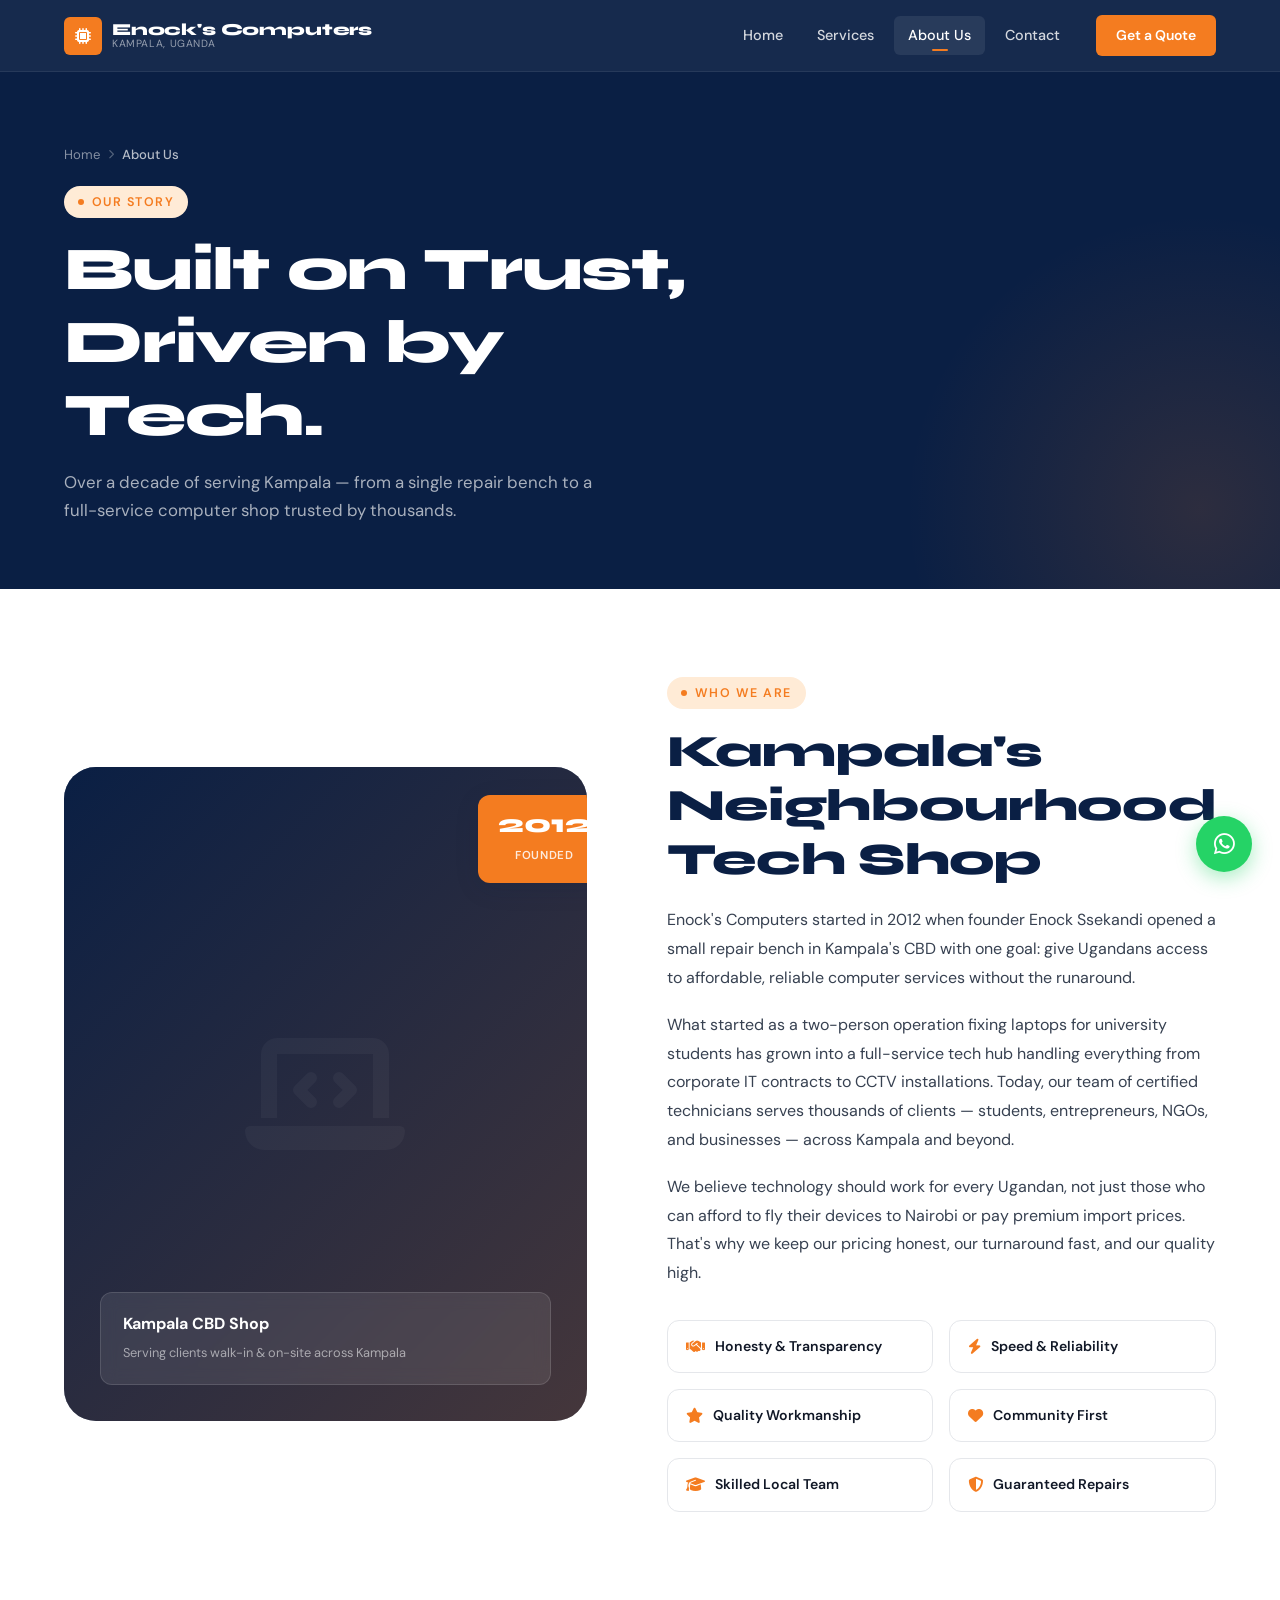
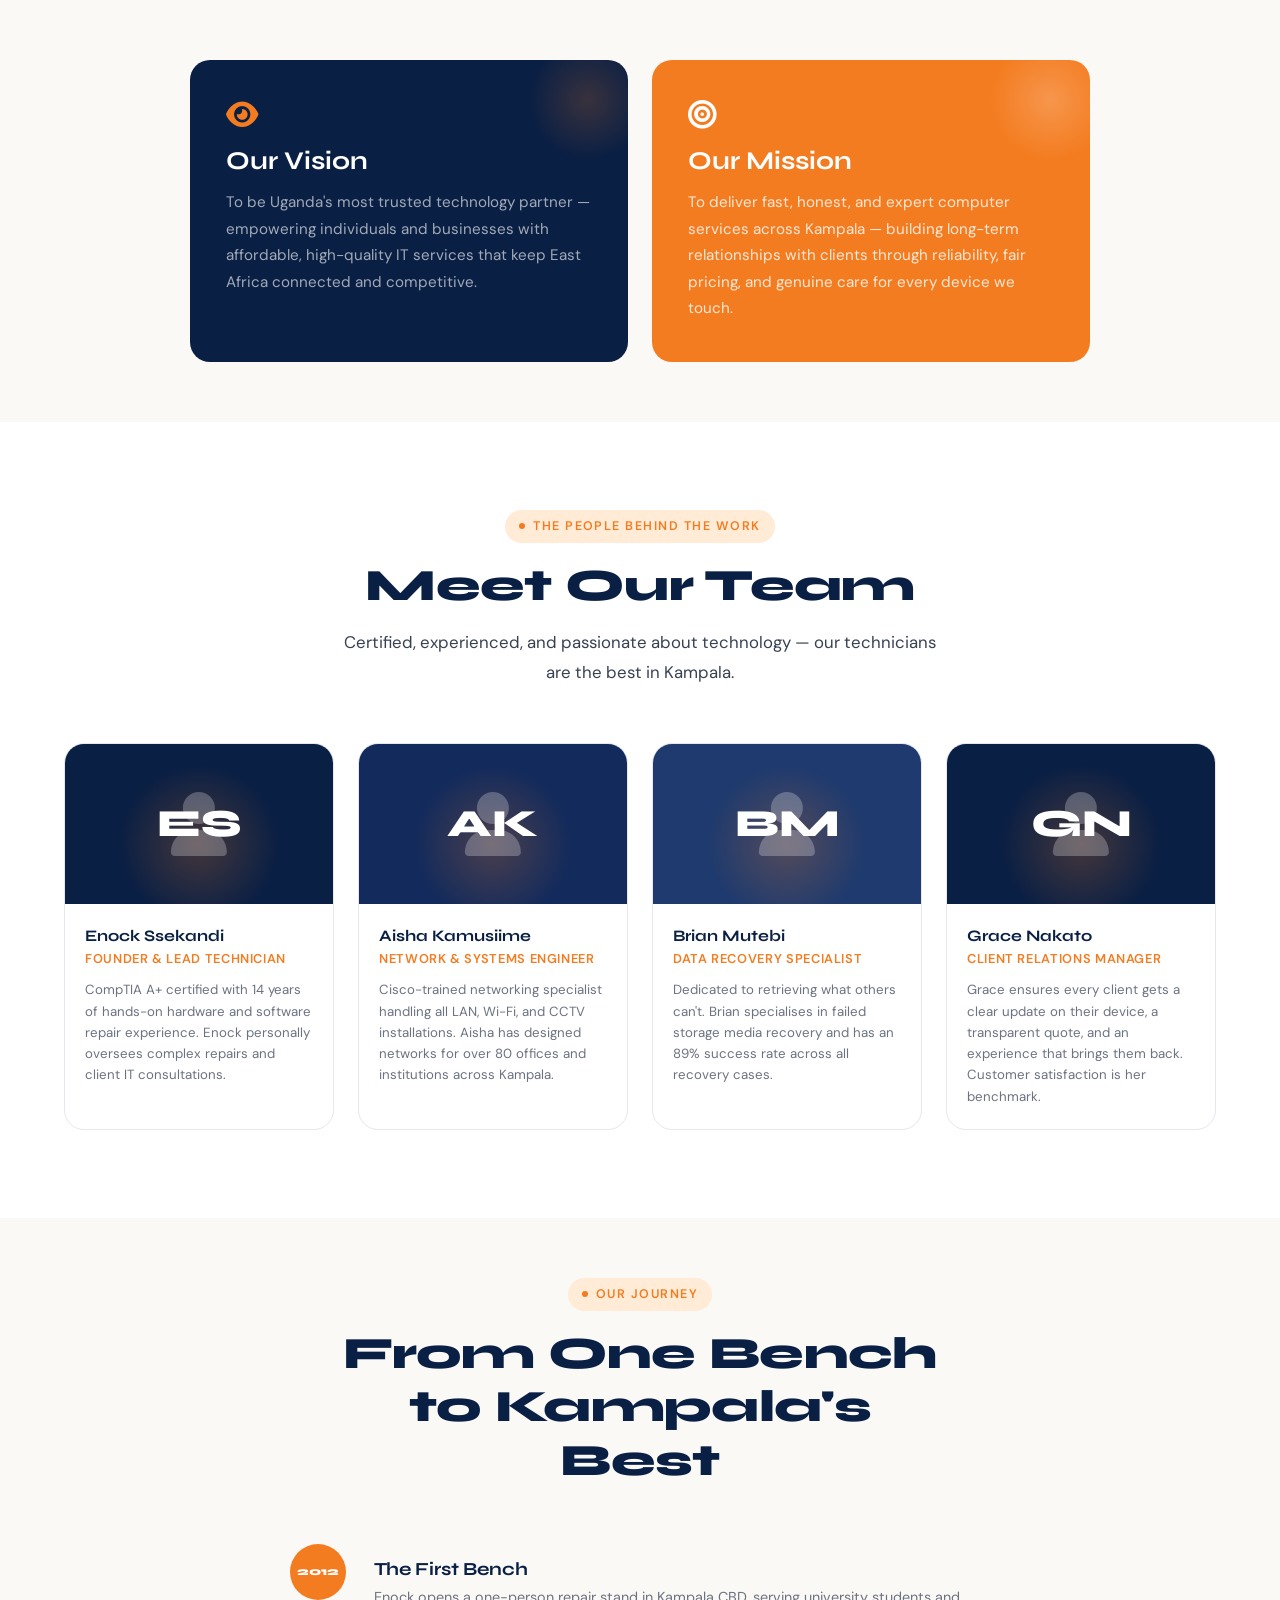
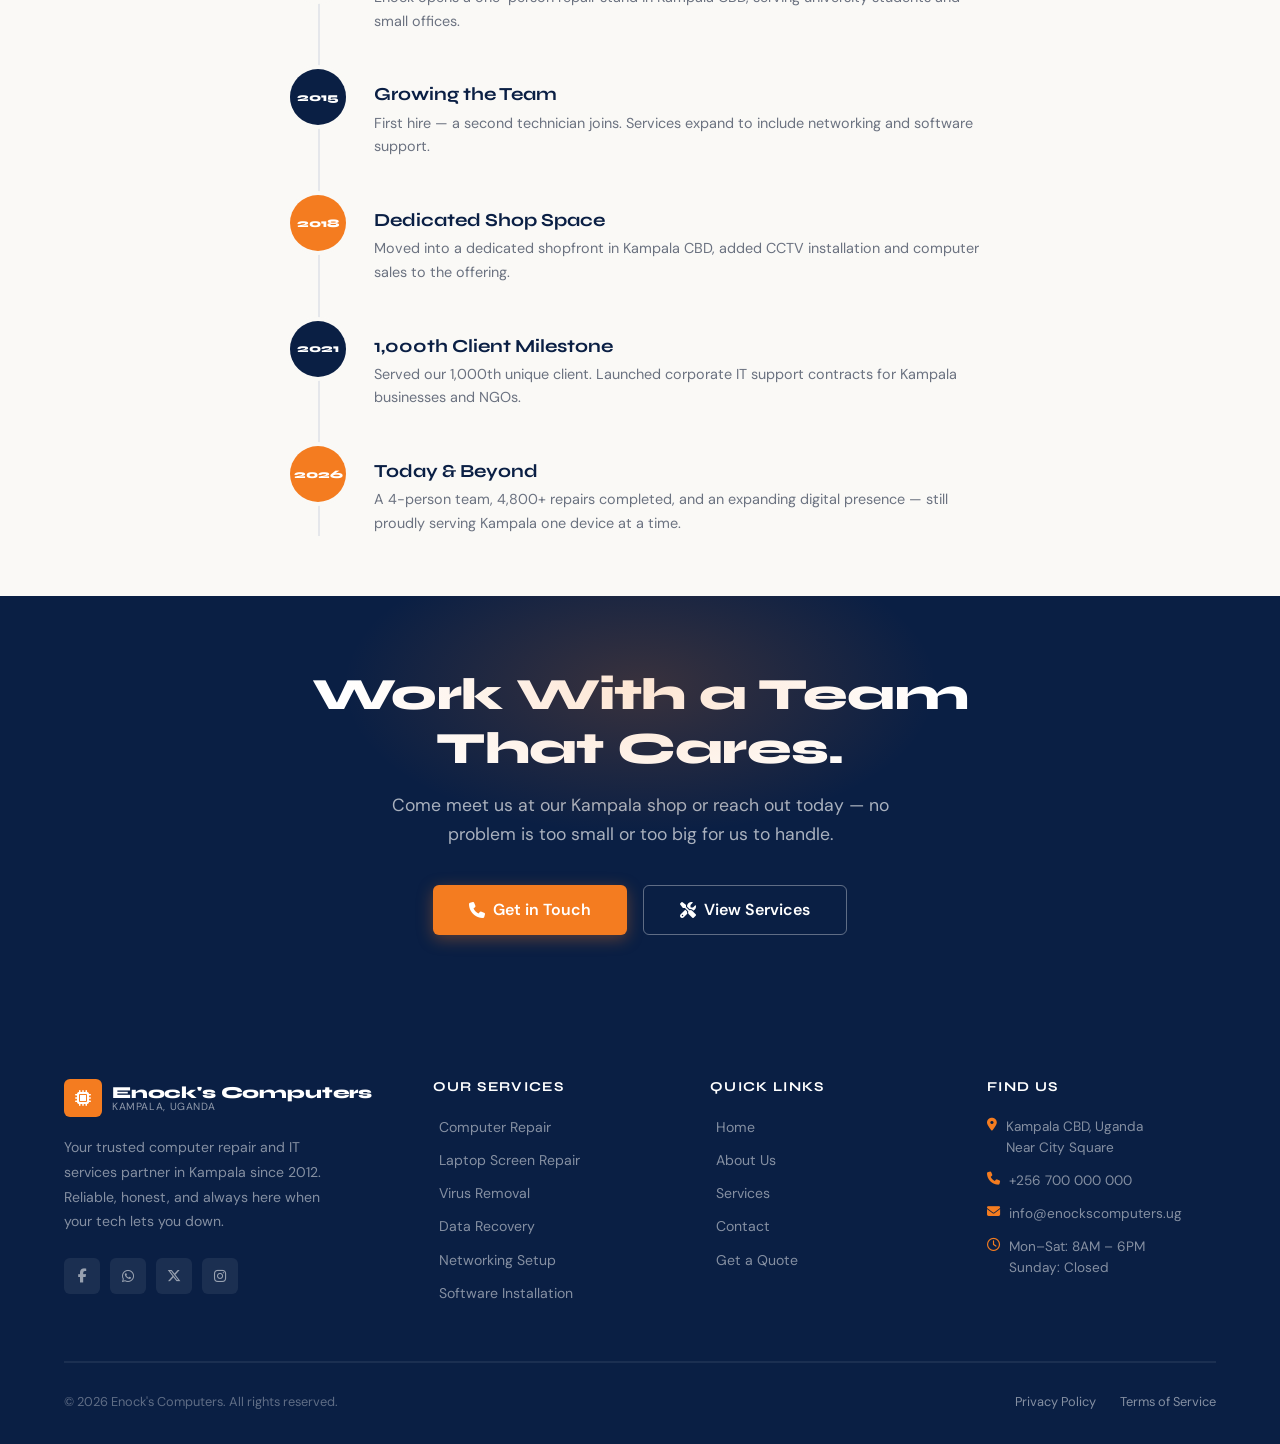
==== about.html @ 53b96592 "Initial commit via Netlify [skip ci]" ====
<!DOCTYPE html>
<html lang="en">
<head>
  <meta charset="UTF-8">
  <meta name="viewport" content="width=device-width, initial-scale=1.0">
  <title>About Us — Enock's Computers Kampala</title>
  <meta name="description" content="Learn the story behind Enock's Computers — Kampala's trusted computer repair shop since 2012, built on honest service and skilled Ugandan technicians.">
  <link rel="stylesheet" href="enocks-style.css">
  <link rel="stylesheet" href="https://cdnjs.cloudflare.com/ajax/libs/font-awesome/6.5.0/css/all.min.css">
</head>
<body class="page-body">

  <!-- HEADER -->
  <header class="site-header" id="site-header">
    <a href="index.html" class="logo">
      <div class="logo-icon"><i class="fa-solid fa-microchip"></i></div>
      <div class="logo-text">
        <span>Enock's Computers</span>
        <span>Kampala, Uganda</span>
      </div>
    </a>
    <nav class="site-nav">
      <a href="index.html">Home</a>
      <a href="services.html">Services</a>
      <a href="about.html" class="active">About Us</a>
      <a href="contact.html">Contact</a>
      <a href="contact.html" class="nav-cta">Get a Quote</a>
    </nav>
    <button class="hamburger" id="hamburger" aria-label="Toggle menu" aria-expanded="false">
      <span></span><span></span><span></span>
    </button>
  </header>
  <nav class="mobile-nav" id="mobile-nav">
    <a href="index.html">Home</a>
    <a href="services.html">Services</a>
    <a href="about.html">About Us</a>
    <a href="contact.html">Contact</a>
    <a href="contact.html" class="nav-cta">Get a Quote</a>
  </nav>

  <!-- PAGE HERO -->
  <section class="page-hero">
    <div class="page-hero-inner">
      <div class="breadcrumb">
        <a href="index.html">Home</a>
        <span><i class="fa-solid fa-chevron-right" style="font-size:0.6rem"></i></span>
        <strong>About Us</strong>
      </div>
      <div class="section-label">Our Story</div>
      <h1>Built on Trust, <br>Driven by Tech.</h1>
      <p>Over a decade of serving Kampala — from a single repair bench to a full-service computer shop trusted by thousands.</p>
    </div>
  </section>

  <!-- OUR STORY -->
  <section class="section" style="background: var(--white);">
    <div class="about-story">
      <!-- Visual block -->
      <div class="story-visual fade-up">
        <div class="story-img-block">
          <i class="bg-icon fa-solid fa-laptop-code"></i>
          <div class="story-badge-float">
            <strong>2012</strong>
            <span>Founded</span>
          </div>
          <div class="story-caption">
            <strong>Kampala CBD Shop</strong>
            <span>Serving clients walk-in &amp; on-site across Kampala</span>
          </div>
        </div>
      </div>

      <!-- Content -->
      <div class="story-content fade-up">
        <div class="section-label">Who We Are</div>
        <h2>Kampala's Neighbourhood Tech Shop</h2>
        <p>Enock's Computers started in 2012 when founder Enock Ssekandi opened a small repair bench in Kampala's CBD with one goal: give Ugandans access to affordable, reliable computer services without the runaround.</p>
        <p>What started as a two-person operation fixing laptops for university students has grown into a full-service tech hub handling everything from corporate IT contracts to CCTV installations. Today, our team of certified technicians serves thousands of clients — students, entrepreneurs, NGOs, and businesses — across Kampala and beyond.</p>
        <p>We believe technology should work for every Ugandan, not just those who can afford to fly their devices to Nairobi or pay premium import prices. That's why we keep our pricing honest, our turnaround fast, and our quality high.</p>
        <div class="values-list">
          <div class="value-pill"><i class="fa-solid fa-handshake"></i><span>Honesty &amp; Transparency</span></div>
          <div class="value-pill"><i class="fa-solid fa-bolt"></i><span>Speed &amp; Reliability</span></div>
          <div class="value-pill"><i class="fa-solid fa-star"></i><span>Quality Workmanship</span></div>
          <div class="value-pill"><i class="fa-solid fa-heart"></i><span>Community First</span></div>
          <div class="value-pill"><i class="fa-solid fa-graduation-cap"></i><span>Skilled Local Team</span></div>
          <div class="value-pill"><i class="fa-solid fa-shield-halved"></i><span>Guaranteed Repairs</span></div>
        </div>
      </div>
    </div>
  </section>

  <!-- MISSION & VISION -->
  <section class="section-sm" style="background: var(--cream);">
    <div style="display: grid; grid-template-columns: 1fr 1fr; gap: 24px; max-width: 900px; margin: 0 auto;">
      <div style="background: var(--navy); border-radius: var(--radius-lg); padding: 40px 36px; position:relative; overflow:hidden;">
        <div style="position:absolute; top:-20px; right:-20px; width:120px; height:120px; background:radial-gradient(circle, rgba(244,124,32,0.2) 0%, transparent 70%);"></div>
        <i class="fa-solid fa-eye" style="color: var(--orange); font-size:1.8rem; margin-bottom:18px; display:block;"></i>
        <h3 style="color: var(--white); margin-bottom:12px;">Our Vision</h3>
        <p style="color: rgba(255,255,255,0.62); font-size:0.95rem; line-height:1.75;">To be Uganda's most trusted technology partner — empowering individuals and businesses with affordable, high-quality IT services that keep East Africa connected and competitive.</p>
      </div>
      <div style="background: var(--orange); border-radius: var(--radius-lg); padding: 40px 36px; position:relative; overflow:hidden;">
        <div style="position:absolute; top:-20px; right:-20px; width:120px; height:120px; background:radial-gradient(circle, rgba(255,255,255,0.2) 0%, transparent 70%);"></div>
        <i class="fa-solid fa-bullseye" style="color: var(--white); font-size:1.8rem; margin-bottom:18px; display:block;"></i>
        <h3 style="color: var(--white); margin-bottom:12px;">Our Mission</h3>
        <p style="color: rgba(255,255,255,0.82); font-size:0.95rem; line-height:1.75;">To deliver fast, honest, and expert computer services across Kampala — building long-term relationships with clients through reliability, fair pricing, and genuine care for every device we touch.</p>
      </div>
    </div>
  </section>

  <!-- TEAM -->
  <section class="section" style="background: var(--white);">
    <div class="section-header centered">
      <div class="section-label">The People Behind the Work</div>
      <h2>Meet Our Team</h2>
      <p>Certified, experienced, and passionate about technology — our technicians are the best in Kampala.</p>
    </div>
    <div class="team-grid">
      <div class="team-card fade-up">
        <div class="team-avatar">
          <i class="fa-solid fa-user"></i>
          <div class="team-initials">ES</div>
        </div>
        <div class="team-info">
          <h4>Enock Ssekandi</h4>
          <span class="role">Founder &amp; Lead Technician</span>
          <p>CompTIA A+ certified with 14 years of hands-on hardware and software repair experience. Enock personally oversees complex repairs and client IT consultations.</p>
        </div>
      </div>
      <div class="team-card fade-up">
        <div class="team-avatar" style="background: #122a5c;">
          <i class="fa-solid fa-user"></i>
          <div class="team-initials">AK</div>
        </div>
        <div class="team-info">
          <h4>Aisha Kamusiime</h4>
          <span class="role">Network &amp; Systems Engineer</span>
          <p>Cisco-trained networking specialist handling all LAN, Wi-Fi, and CCTV installations. Aisha has designed networks for over 80 offices and institutions across Kampala.</p>
        </div>
      </div>
      <div class="team-card fade-up">
        <div class="team-avatar" style="background: #1e3a6e;">
          <i class="fa-solid fa-user"></i>
          <div class="team-initials">BM</div>
        </div>
        <div class="team-info">
          <h4>Brian Mutebi</h4>
          <span class="role">Data Recovery Specialist</span>
          <p>Dedicated to retrieving what others can't. Brian specialises in failed storage media recovery and has an 89% success rate across all recovery cases.</p>
        </div>
      </div>
      <div class="team-card fade-up">
        <div class="team-avatar" style="background: #0a1f44;">
          <i class="fa-solid fa-user"></i>
          <div class="team-initials">GN</div>
        </div>
        <div class="team-info">
          <h4>Grace Nakato</h4>
          <span class="role">Client Relations Manager</span>
          <p>Grace ensures every client gets a clear update on their device, a transparent quote, and an experience that brings them back. Customer satisfaction is her benchmark.</p>
        </div>
      </div>
    </div>
  </section>

  <!-- MILESTONES TIMELINE -->
  <section class="section-sm" style="background: var(--cream);">
    <div class="section-header centered">
      <div class="section-label">Our Journey</div>
      <h2>From One Bench to Kampala's Best</h2>
    </div>
    <div style="max-width: 700px; margin: 48px auto 0; position:relative;">
      <div style="position:absolute; left: 28px; top: 0; bottom: 0; width: 2px; background: var(--border);"></div>
      <div style="display:flex; flex-direction:column; gap: 0;">

        <div style="display:flex; gap: 28px; align-items:flex-start; padding-bottom: 36px; position:relative;">
          <div style="width:56px; height:56px; background:var(--orange); border-radius:50%; display:grid; place-items:center; flex-shrink:0; position:relative; z-index:1; box-shadow: 0 0 0 4px var(--cream);">
            <span style="font-family:var(--font-head); font-size:0.72rem; font-weight:800; color:white;">2012</span>
          </div>
          <div style="padding-top:14px;">
            <h4 style="margin-bottom:6px;">The First Bench</h4>
            <p style="font-size:0.9rem; color:var(--ink-soft);">Enock opens a one-person repair stand in Kampala CBD, serving university students and small offices.</p>
          </div>
        </div>

        <div style="display:flex; gap: 28px; align-items:flex-start; padding-bottom: 36px; position:relative;">
          <div style="width:56px; height:56px; background:var(--navy); border-radius:50%; display:grid; place-items:center; flex-shrink:0; position:relative; z-index:1; box-shadow: 0 0 0 4px var(--cream);">
            <span style="font-family:var(--font-head); font-size:0.72rem; font-weight:800; color:white;">2015</span>
          </div>
          <div style="padding-top:14px;">
            <h4 style="margin-bottom:6px;">Growing the Team</h4>
            <p style="font-size:0.9rem; color:var(--ink-soft);">First hire — a second technician joins. Services expand to include networking and software support.</p>
          </div>
        </div>

        <div style="display:flex; gap: 28px; align-items:flex-start; padding-bottom: 36px; position:relative;">
          <div style="width:56px; height:56px; background:var(--orange); border-radius:50%; display:grid; place-items:center; flex-shrink:0; position:relative; z-index:1; box-shadow: 0 0 0 4px var(--cream);">
            <span style="font-family:var(--font-head); font-size:0.72rem; font-weight:800; color:white;">2018</span>
          </div>
          <div style="padding-top:14px;">
            <h4 style="margin-bottom:6px;">Dedicated Shop Space</h4>
            <p style="font-size:0.9rem; color:var(--ink-soft);">Moved into a dedicated shopfront in Kampala CBD, added CCTV installation and computer sales to the offering.</p>
          </div>
        </div>

        <div style="display:flex; gap: 28px; align-items:flex-start; padding-bottom: 36px; position:relative;">
          <div style="width:56px; height:56px; background:var(--navy); border-radius:50%; display:grid; place-items:center; flex-shrink:0; position:relative; z-index:1; box-shadow: 0 0 0 4px var(--cream);">
            <span style="font-family:var(--font-head); font-size:0.72rem; font-weight:800; color:white;">2021</span>
          </div>
          <div style="padding-top:14px;">
            <h4 style="margin-bottom:6px;">1,000th Client Milestone</h4>
            <p style="font-size:0.9rem; color:var(--ink-soft);">Served our 1,000th unique client. Launched corporate IT support contracts for Kampala businesses and NGOs.</p>
          </div>
        </div>

        <div style="display:flex; gap: 28px; align-items:flex-start; position:relative;">
          <div style="width:56px; height:56px; background:var(--orange); border-radius:50%; display:grid; place-items:center; flex-shrink:0; position:relative; z-index:1; box-shadow: 0 0 0 4px var(--cream);">
            <span style="font-family:var(--font-head); font-size:0.72rem; font-weight:800; color:white;">2026</span>
          </div>
          <div style="padding-top:14px;">
            <h4 style="margin-bottom:6px;">Today &amp; Beyond</h4>
            <p style="font-size:0.9rem; color:var(--ink-soft);">A 4-person team, 4,800+ repairs completed, and an expanding digital presence — still proudly serving Kampala one device at a time.</p>
          </div>
        </div>

      </div>
    </div>
  </section>

  <!-- CTA BANNER -->
  <section class="cta-banner">
    <h2>Work With a Team <br>That Cares.</h2>
    <p>Come meet us at our Kampala shop or reach out today — no problem is too small or too big for us to handle.</p>
    <div class="cta-actions">
      <a href="contact.html" class="btn btn-primary btn-lg">
        <i class="fa-solid fa-phone"></i> Get in Touch
      </a>
      <a href="services.html" class="btn btn-outline-white btn-lg">
        <i class="fa-solid fa-screwdriver-wrench"></i> View Services
      </a>
    </div>
  </section>

  <!-- FOOTER -->
  <footer class="site-footer">
    <div class="footer-grid">
      <div class="footer-brand">
        <a href="index.html" class="logo">
          <div class="logo-icon"><i class="fa-solid fa-microchip"></i></div>
          <div class="logo-text">
            <span>Enock's Computers</span>
            <span>Kampala, Uganda</span>
          </div>
        </a>
        <p>Your trusted computer repair and IT services partner in Kampala since 2012. Reliable, honest, and always here when your tech lets you down.</p>
        <div class="social-links">
          <a href="#" class="social-link" aria-label="Facebook"><i class="fa-brands fa-facebook-f"></i></a>
          <a href="#" class="social-link" aria-label="WhatsApp"><i class="fa-brands fa-whatsapp"></i></a>
          <a href="#" class="social-link" aria-label="Twitter/X"><i class="fa-brands fa-x-twitter"></i></a>
          <a href="#" class="social-link" aria-label="Instagram"><i class="fa-brands fa-instagram"></i></a>
        </div>
      </div>
      <div class="footer-col">
        <h5>Our Services</h5>
        <div class="footer-links">
          <a href="services.html">Computer Repair</a>
          <a href="services.html">Laptop Screen Repair</a>
          <a href="services.html">Virus Removal</a>
          <a href="services.html">Data Recovery</a>
          <a href="services.html">Networking Setup</a>
          <a href="services.html">Software Installation</a>
        </div>
      </div>
      <div class="footer-col">
        <h5>Quick Links</h5>
        <div class="footer-links">
          <a href="index.html">Home</a>
          <a href="about.html">About Us</a>
          <a href="services.html">Services</a>
          <a href="contact.html">Contact</a>
          <a href="contact.html">Get a Quote</a>
        </div>
      </div>
      <div class="footer-col footer-contact">
        <h5>Find Us</h5>
        <p><i class="fa-solid fa-location-dot"></i> Kampala CBD, Uganda<br>Near City Square</p>
        <a href="tel:+256700000000"><i class="fa-solid fa-phone"></i> +256 700 000 000</a>
        <a href="mailto:info@enockscomputers.ug"><i class="fa-solid fa-envelope"></i> info@enockscomputers.ug</a>
        <p><i class="fa-regular fa-clock"></i> Mon–Sat: 8AM – 6PM<br>Sunday: Closed</p>
      </div>
    </div>
    <hr class="divider" style="border-color: rgba(255,255,255,0.07);">
    <div class="footer-bottom">
      <p>&copy; 2026 Enock's Computers. All rights reserved.</p>
      <div class="footer-bottom-links">
        <a href="#">Privacy Policy</a>
        <a href="#">Terms of Service</a>
      </div>
    </div>
  </footer>

  <a href="https://wa.me/256700000000" class="whatsapp-float" target="_blank" rel="noopener" aria-label="Chat on WhatsApp">
    <i class="fa-brands fa-whatsapp"></i>
  </a>

  <script>
    const header = document.getElementById('site-header');
    window.addEventListener('scroll', () => header.classList.toggle('scrolled', window.scrollY > 40));
    const hamburger = document.getElementById('hamburger');
    const mobileNav = document.getElementById('mobile-nav');
    hamburger.addEventListener('click', () => {
      const open = hamburger.classList.toggle('open');
      mobileNav.classList.toggle('open', open);
      hamburger.setAttribute('aria-expanded', String(open));
    });
    mobileNav.querySelectorAll('a').forEach(a => a.addEventListener('click', () => {
      hamburger.classList.remove('open');
      mobileNav.classList.remove('open');
      hamburger.setAttribute('aria-expanded', 'false');
    }));
    const observer = new IntersectionObserver(entries => entries.forEach(e => { if (e.isIntersecting) e.target.classList.add('visible'); }), { threshold: 0.1 });
    document.querySelectorAll('.fade-up').forEach(el => observer.observe(el));
  </script>
</body>
</html>
---- enocks-style.css ----
/* ================================================
   ENOCK'S COMPUTERS — Shared Stylesheet
   Kampala, Uganda | Your Trusted Tech Partner
   Fonts: Syne (headings) + DM Sans (body)
   ================================================ */

@import url('https://fonts.googleapis.com/css2?family=Syne:wght@400;600;700;800&family=DM+Sans:ital,opsz,wght@0,9..40,300;0,9..40,400;0,9..40,500;0,9..40,600;1,9..40,400&display=swap');

/* ==================== TOKENS ==================== */
:root {
  --navy:      #0a1f44;
  --navy-mid:  #122a5c;
  --navy-light:#1e3a6e;
  --orange:    #f47c20;
  --orange-dk: #d96a12;
  --orange-lt: #ffebd6;
  --cream:     #faf9f6;
  --white:     #ffffff;
  --ink:       #111827;
  --ink-mid:   #374151;
  --ink-soft:  #6b7280;
  --ink-faint: #d1d5db;
  --border:    #e5e7eb;
  --card:      #ffffff;
  --shadow-sm: 0 2px 8px rgba(10,31,68,0.07);
  --shadow-md: 0 6px 24px rgba(10,31,68,0.12);
  --shadow-lg: 0 16px 48px rgba(10,31,68,0.18);
  --radius-sm: 6px;
  --radius:    12px;
  --radius-lg: 20px;
  --radius-xl: 32px;
  --transition: 0.28s cubic-bezier(0.4,0,0.2,1);
  --font-head: 'Syne', sans-serif;
  --font-body: 'DM Sans', sans-serif;
  --nav-h:     72px;
}

/* ==================== RESET ==================== */
*, *::before, *::after { box-sizing: border-box; margin: 0; padding: 0; }
html { scroll-behavior: smooth; font-size: 16px; }

body {
  font-family: var(--font-body);
  color: var(--ink);
  background: var(--cream);
  line-height: 1.65;
  -webkit-font-smoothing: antialiased;
  overflow-x: hidden;
}

img { max-width: 100%; height: auto; display: block; }
a { color: inherit; text-decoration: none; }
ul, ol { list-style: none; }
button { cursor: pointer; border: none; background: none; font-family: var(--font-body); }

/* ==================== TYPOGRAPHY ==================== */
h1, h2, h3, h4, h5 {
  font-family: var(--font-head);
  line-height: 1.2;
  color: var(--navy);
  font-weight: 800;
}
h1 { font-size: clamp(2.2rem, 5vw, 3.8rem); letter-spacing: -0.02em; }
h2 { font-size: clamp(1.8rem, 3.5vw, 2.8rem); letter-spacing: -0.015em; }
h3 { font-size: clamp(1.25rem, 2.5vw, 1.6rem); font-weight: 700; }
h4 { font-size: 1.15rem; font-weight: 700; }
p  { color: var(--ink-mid); }

.section-label {
  display: inline-flex;
  align-items: center;
  gap: 8px;
  font-size: 0.78rem;
  font-weight: 600;
  letter-spacing: 0.12em;
  text-transform: uppercase;
  color: var(--orange);
  background: var(--orange-lt);
  padding: 6px 14px;
  border-radius: 100px;
  margin-bottom: 16px;
}
.section-label::before {
  content: '';
  width: 6px;
  height: 6px;
  border-radius: 50%;
  background: var(--orange);
}

/* ==================== HEADER / NAV ==================== */
.site-header {
  position: fixed;
  top: 0; left: 0; right: 0;
  z-index: 999;
  height: var(--nav-h);
  background: rgba(10,31,68,0.95);
  backdrop-filter: blur(12px);
  -webkit-backdrop-filter: blur(12px);
  border-bottom: 1px solid rgba(255,255,255,0.07);
  display: flex;
  align-items: center;
  padding: 0 5%;
  justify-content: space-between;
  transition: background var(--transition), box-shadow var(--transition);
}
.site-header.scrolled {
  background: rgba(10,31,68,0.98);
  box-shadow: var(--shadow-md);
}

.logo {
  display: flex;
  align-items: center;
  gap: 10px;
  flex-shrink: 0;
}
.logo-icon {
  width: 38px;
  height: 38px;
  background: var(--orange);
  border-radius: var(--radius-sm);
  display: grid;
  place-items: center;
  flex-shrink: 0;
}
.logo-icon i { color: var(--white); font-size: 1rem; }
.logo-text { display: flex; flex-direction: column; line-height: 1; }
.logo-text span:first-child {
  font-family: var(--font-head);
  font-size: 1.05rem;
  font-weight: 800;
  color: var(--white);
  letter-spacing: -0.01em;
}
.logo-text span:last-child {
  font-size: 0.65rem;
  font-weight: 400;
  color: rgba(255,255,255,0.55);
  letter-spacing: 0.06em;
  text-transform: uppercase;
}

.site-nav {
  display: flex;
  align-items: center;
  gap: 6px;
}
.site-nav a {
  color: rgba(255,255,255,0.82);
  font-size: 0.9rem;
  font-weight: 500;
  padding: 8px 14px;
  border-radius: var(--radius-sm);
  transition: color var(--transition), background var(--transition);
  position: relative;
}
.site-nav a:hover,
.site-nav a.active {
  color: var(--white);
  background: rgba(255,255,255,0.08);
}
.site-nav a.active::after {
  content: '';
  position: absolute;
  bottom: 4px; left: 50%;
  transform: translateX(-50%);
  width: 16px; height: 2px;
  border-radius: 1px;
  background: var(--orange);
}
.nav-cta {
  margin-left: 16px;
  background: var(--orange) !important;
  color: var(--white) !important;
  padding: 9px 20px !important;
  border-radius: var(--radius-sm) !important;
  font-weight: 600 !important;
  font-size: 0.875rem !important;
  transition: background var(--transition), transform var(--transition) !important;
}
.nav-cta:hover {
  background: var(--orange-dk) !important;
  transform: translateY(-1px);
}

/* Hamburger */
.hamburger {
  display: none;
  flex-direction: column;
  gap: 5px;
  padding: 8px;
  border-radius: var(--radius-sm);
  transition: background var(--transition);
}
.hamburger:hover { background: rgba(255,255,255,0.08); }
.hamburger span {
  display: block;
  width: 22px;
  height: 2px;
  background: var(--white);
  border-radius: 1px;
  transition: transform 0.3s, opacity 0.3s;
}
.hamburger.open span:nth-child(1) { transform: translateY(7px) rotate(45deg); }
.hamburger.open span:nth-child(2) { opacity: 0; }
.hamburger.open span:nth-child(3) { transform: translateY(-7px) rotate(-45deg); }

/* Mobile nav overlay */
.mobile-nav {
  display: none;
  position: fixed;
  top: var(--nav-h); left: 0; right: 0;
  background: var(--navy);
  border-top: 1px solid rgba(255,255,255,0.08);
  padding: 20px 5% 28px;
  z-index: 998;
  flex-direction: column;
  gap: 4px;
  box-shadow: var(--shadow-lg);
}
.mobile-nav.open { display: flex; }
.mobile-nav a {
  color: rgba(255,255,255,0.85);
  font-size: 1rem;
  font-weight: 500;
  padding: 12px 16px;
  border-radius: var(--radius-sm);
  transition: background var(--transition), color var(--transition);
}
.mobile-nav a:hover { background: rgba(255,255,255,0.07); color: var(--white); }
.mobile-nav .nav-cta {
  margin-top: 8px;
  background: var(--orange) !important;
  color: var(--white) !important;
  text-align: center;
}

/* ==================== PAGE OFFSET ==================== */
.page-body { padding-top: var(--nav-h); }

/* ==================== HERO (index) ==================== */
.hero {
  min-height: calc(100vh - var(--nav-h));
  background: var(--navy);
  position: relative;
  overflow: hidden;
  display: grid;
  grid-template-columns: 1fr 1fr;
  align-items: center;
  padding: 80px 5% 60px;
  gap: 48px;
}

/* Geometric background */
.hero::before {
  content: '';
  position: absolute;
  top: -100px; right: -100px;
  width: 600px; height: 600px;
  background: radial-gradient(circle at center, rgba(244,124,32,0.18) 0%, transparent 70%);
  pointer-events: none;
}
.hero::after {
  content: '';
  position: absolute;
  bottom: -80px; left: 20%;
  width: 400px; height: 400px;
  background: radial-gradient(circle at center, rgba(30,58,110,0.8) 0%, transparent 70%);
  pointer-events: none;
}

.hero-content { position: relative; z-index: 2; max-width: 600px; }

.hero-badge {
  display: inline-flex;
  align-items: center;
  gap: 8px;
  background: rgba(244,124,32,0.15);
  border: 1px solid rgba(244,124,32,0.3);
  color: #ffb37e;
  font-size: 0.8rem;
  font-weight: 600;
  letter-spacing: 0.08em;
  text-transform: uppercase;
  padding: 7px 16px;
  border-radius: 100px;
  margin-bottom: 28px;
}
.hero-badge i { font-size: 0.7rem; color: var(--orange); }

.hero-content h1 {
  color: var(--white);
  margin-bottom: 22px;
}
.hero-content h1 span {
  color: var(--orange);
  display: block;
}
.hero-content p {
  color: rgba(255,255,255,0.7);
  font-size: 1.1rem;
  line-height: 1.7;
  margin-bottom: 36px;
  max-width: 480px;
}

.hero-actions {
  display: flex;
  gap: 14px;
  flex-wrap: wrap;
  margin-bottom: 48px;
}

.hero-stats {
  display: flex;
  gap: 32px;
  flex-wrap: wrap;
  padding-top: 36px;
  border-top: 1px solid rgba(255,255,255,0.1);
}
.hero-stat {}
.hero-stat strong {
  display: block;
  font-family: var(--font-head);
  font-size: 1.9rem;
  font-weight: 800;
  color: var(--white);
  line-height: 1;
  margin-bottom: 4px;
}
.hero-stat strong span { color: var(--orange); }
.hero-stat small {
  font-size: 0.78rem;
  color: rgba(255,255,255,0.5);
  text-transform: uppercase;
  letter-spacing: 0.06em;
  font-weight: 500;
}

/* Hero visual */
.hero-visual {
  position: relative;
  z-index: 2;
  display: flex;
  justify-content: flex-end;
  align-items: center;
}
.hero-card-stack {
  position: relative;
  width: 100%;
  max-width: 440px;
  aspect-ratio: 4/3;
}
.tech-card {
  position: absolute;
  background: rgba(255,255,255,0.06);
  border: 1px solid rgba(255,255,255,0.12);
  border-radius: var(--radius-lg);
  backdrop-filter: blur(8px);
  padding: 24px;
  transition: transform var(--transition);
}
.tech-card:hover { transform: translateY(-4px); }
.tech-card-main {
  top: 0; left: 0;
  width: 75%; padding: 28px;
  background: rgba(255,255,255,0.08);
}
.tech-card-side {
  top: 20px; right: 0;
  width: 52%;
  padding: 20px;
}
.tech-card-bottom {
  bottom: 0; left: 15%;
  width: 68%;
  padding: 18px 22px;
  background: rgba(244,124,32,0.15);
  border-color: rgba(244,124,32,0.25);
}
.tc-icon {
  width: 40px; height: 40px;
  background: var(--orange);
  border-radius: 10px;
  display: grid;
  place-items: center;
  margin-bottom: 14px;
}
.tc-icon i { color: white; font-size: 1rem; }
.tc-label {
  font-size: 0.72rem;
  text-transform: uppercase;
  letter-spacing: 0.08em;
  color: rgba(255,255,255,0.45);
  font-weight: 600;
  margin-bottom: 6px;
}
.tc-value {
  font-family: var(--font-head);
  font-size: 1.1rem;
  font-weight: 700;
  color: var(--white);
}
.tc-tag {
  display: inline-block;
  background: rgba(244,124,32,0.25);
  color: #ffb37e;
  font-size: 0.7rem;
  font-weight: 600;
  letter-spacing: 0.06em;
  text-transform: uppercase;
  padding: 3px 10px;
  border-radius: 100px;
  margin-top: 8px;
}
.tc-row {
  display: flex;
  align-items: center;
  gap: 10px;
}
.tc-dot {
  width: 8px; height: 8px;
  border-radius: 50%;
  background: #4ade80;
  box-shadow: 0 0 8px #4ade80;
  flex-shrink: 0;
}
.tc-row .tc-value { font-size: 0.9rem; }

/* ==================== BUTTONS ==================== */
.btn {
  display: inline-flex;
  align-items: center;
  gap: 8px;
  font-family: var(--font-body);
  font-weight: 600;
  font-size: 0.9rem;
  padding: 13px 26px;
  border-radius: var(--radius-sm);
  transition: background var(--transition), transform var(--transition), box-shadow var(--transition), color var(--transition);
  cursor: pointer;
  line-height: 1;
}
.btn-primary {
  background: var(--orange);
  color: var(--white);
  box-shadow: 0 4px 16px rgba(244,124,32,0.35);
}
.btn-primary:hover {
  background: var(--orange-dk);
  transform: translateY(-2px);
  box-shadow: 0 8px 24px rgba(244,124,32,0.4);
}
.btn-outline-white {
  background: transparent;
  color: var(--white);
  border: 1.5px solid rgba(255,255,255,0.35);
}
.btn-outline-white:hover {
  background: rgba(255,255,255,0.08);
  border-color: rgba(255,255,255,0.55);
  transform: translateY(-2px);
}
.btn-outline {
  background: transparent;
  color: var(--navy);
  border: 1.5px solid var(--navy);
}
.btn-outline:hover {
  background: var(--navy);
  color: var(--white);
  transform: translateY(-2px);
}
.btn-sm { padding: 9px 18px; font-size: 0.82rem; }
.btn-lg { padding: 16px 36px; font-size: 1rem; }

/* ==================== SECTION WRAPPER ==================== */
.section {
  padding: 88px 5%;
}
.section-sm { padding: 60px 5%; }
.section-header {
  max-width: 580px;
}
.section-header.centered {
  text-align: center;
  margin: 0 auto 56px;
  max-width: 620px;
}
.section-header h2 { margin-bottom: 16px; }
.section-header p { font-size: 1.05rem; line-height: 1.75; }

/* ==================== SERVICE CARDS ==================== */
.services-grid {
  display: grid;
  grid-template-columns: repeat(auto-fill, minmax(280px, 1fr));
  gap: 24px;
  margin-top: 48px;
}
.services-grid.cols-3 {
  grid-template-columns: repeat(3, 1fr);
}
.services-grid.featured {
  grid-template-columns: repeat(3, 1fr);
  grid-template-rows: auto auto;
}
.services-grid.featured .svc-card:first-child {
  grid-column: 1 / 2;
  grid-row: 1 / 3;
}

.svc-card {
  background: var(--card);
  border: 1px solid var(--border);
  border-radius: var(--radius-lg);
  padding: 32px 28px;
  position: relative;
  overflow: hidden;
  transition: transform var(--transition), box-shadow var(--transition), border-color var(--transition);
  cursor: default;
}
.svc-card::before {
  content: '';
  position: absolute;
  top: 0; left: 0; right: 0;
  height: 3px;
  background: linear-gradient(90deg, var(--orange), var(--orange-dk));
  transform: scaleX(0);
  transform-origin: left;
  transition: transform var(--transition);
  border-radius: var(--radius-lg) var(--radius-lg) 0 0;
}
.svc-card:hover { transform: translateY(-5px); box-shadow: var(--shadow-lg); border-color: transparent; }
.svc-card:hover::before { transform: scaleX(1); }

.svc-card.featured-tall { padding: 40px 32px; }

.svc-icon {
  width: 52px; height: 52px;
  background: var(--orange-lt);
  border-radius: var(--radius);
  display: grid;
  place-items: center;
  margin-bottom: 22px;
  transition: background var(--transition), transform var(--transition);
}
.svc-icon i { color: var(--orange); font-size: 1.25rem; }
.svc-card:hover .svc-icon { background: var(--orange); transform: scale(1.08); }
.svc-card:hover .svc-icon i { color: var(--white); }

.svc-card h3 { margin-bottom: 10px; font-size: 1.15rem; }
.svc-card p  { font-size: 0.9rem; color: var(--ink-soft); line-height: 1.65; }

.svc-badge {
  display: inline-flex;
  align-items: center;
  gap: 5px;
  background: #ecfdf5;
  color: #059669;
  font-size: 0.72rem;
  font-weight: 600;
  letter-spacing: 0.04em;
  text-transform: uppercase;
  padding: 4px 10px;
  border-radius: 100px;
  margin-top: 14px;
}
.svc-badge i { font-size: 0.65rem; }

/* ==================== STATS BAR ==================== */
.stats-bar {
  background: var(--navy);
  padding: 52px 5%;
}
.stats-inner {
  display: grid;
  grid-template-columns: repeat(4, 1fr);
  gap: 32px;
  max-width: 1100px;
  margin: 0 auto;
}
.stat-item {
  text-align: center;
  padding: 28px 20px;
  border-radius: var(--radius);
  background: rgba(255,255,255,0.04);
  border: 1px solid rgba(255,255,255,0.07);
}
.stat-item i {
  font-size: 1.6rem;
  color: var(--orange);
  margin-bottom: 14px;
  display: block;
}
.stat-number {
  font-family: var(--font-head);
  font-size: 2.4rem;
  font-weight: 800;
  color: var(--white);
  line-height: 1;
  margin-bottom: 6px;
}
.stat-number span { color: var(--orange); }
.stat-label {
  font-size: 0.8rem;
  font-weight: 500;
  color: rgba(255,255,255,0.5);
  text-transform: uppercase;
  letter-spacing: 0.06em;
}

/* ==================== WHY CHOOSE US ==================== */
.why-grid {
  display: grid;
  grid-template-columns: 1fr 1fr;
  gap: 64px;
  align-items: center;
}
.why-visual {
  position: relative;
  display: grid;
  grid-template-columns: 1fr 1fr;
  gap: 16px;
}
.why-tile {
  background: var(--navy);
  border-radius: var(--radius-lg);
  padding: 32px 24px;
  color: white;
  transition: transform var(--transition);
}
.why-tile:hover { transform: translateY(-4px); }
.why-tile:nth-child(2) { margin-top: 28px; }
.why-tile:nth-child(3) { margin-top: -28px; }
.why-tile i { font-size: 1.6rem; color: var(--orange); margin-bottom: 14px; display: block; }
.why-tile h4 { color: var(--white); font-size: 1rem; margin-bottom: 8px; }
.why-tile p { color: rgba(255,255,255,0.6); font-size: 0.85rem; }

.why-content { }
.why-list { margin-top: 32px; display: flex; flex-direction: column; gap: 20px; }
.why-item {
  display: flex;
  gap: 16px;
  align-items: flex-start;
}
.why-item-icon {
  width: 40px; height: 40px;
  background: var(--orange-lt);
  border-radius: var(--radius-sm);
  display: grid;
  place-items: center;
  flex-shrink: 0;
  margin-top: 2px;
}
.why-item-icon i { color: var(--orange); font-size: 0.95rem; }
.why-item-text h4 { margin-bottom: 4px; font-size: 1rem; }
.why-item-text p { font-size: 0.88rem; color: var(--ink-soft); }

/* ==================== CTA BANNER ==================== */
.cta-banner {
  background: var(--navy);
  padding: 72px 5%;
  position: relative;
  overflow: hidden;
  text-align: center;
}
.cta-banner::before {
  content: '';
  position: absolute;
  top: -60px; left: 50%;
  transform: translateX(-50%);
  width: 600px; height: 300px;
  background: radial-gradient(ellipse, rgba(244,124,32,0.2) 0%, transparent 70%);
  pointer-events: none;
}
.cta-banner h2 { color: var(--white); margin-bottom: 16px; }
.cta-banner p { color: rgba(255,255,255,0.65); font-size: 1.1rem; margin-bottom: 36px; max-width: 520px; margin-left: auto; margin-right: auto; }
.cta-actions { display: flex; gap: 16px; justify-content: center; flex-wrap: wrap; }

/* ==================== PAGE HERO (inner pages) ==================== */
.page-hero {
  background: var(--navy);
  padding: 72px 5% 64px;
  position: relative;
  overflow: hidden;
}
.page-hero::after {
  content: '';
  position: absolute;
  bottom: 0; right: 0;
  width: 400px; height: 400px;
  background: radial-gradient(circle at 80% 80%, rgba(244,124,32,0.15) 0%, transparent 65%);
  pointer-events: none;
}
.page-hero-inner { max-width: 680px; position: relative; z-index: 1; }
.breadcrumb {
  display: flex;
  align-items: center;
  gap: 8px;
  margin-bottom: 20px;
}
.breadcrumb a { color: rgba(255,255,255,0.5); font-size: 0.82rem; transition: color var(--transition); }
.breadcrumb a:hover { color: rgba(255,255,255,0.8); }
.breadcrumb span { color: rgba(255,255,255,0.3); font-size: 0.75rem; }
.breadcrumb strong { color: rgba(255,255,255,0.7); font-size: 0.82rem; font-weight: 500; }
.page-hero h1 { color: var(--white); margin-bottom: 16px; }
.page-hero p { color: rgba(255,255,255,0.65); font-size: 1.05rem; max-width: 560px; }

/* ==================== SERVICES PAGE DETAIL ==================== */
.service-detail-card {
  background: var(--card);
  border: 1px solid var(--border);
  border-radius: var(--radius-lg);
  padding: 36px;
  display: grid;
  grid-template-columns: 68px 1fr;
  gap: 28px;
  align-items: flex-start;
  transition: transform var(--transition), box-shadow var(--transition);
}
.service-detail-card:hover { transform: translateY(-4px); box-shadow: var(--shadow-md); }
.sdci {
  width: 68px; height: 68px;
  background: var(--orange-lt);
  border-radius: var(--radius);
  display: grid;
  place-items: center;
  flex-shrink: 0;
  transition: background var(--transition);
}
.sdci i { color: var(--orange); font-size: 1.5rem; transition: color var(--transition); }
.service-detail-card:hover .sdci { background: var(--orange); }
.service-detail-card:hover .sdci i { color: var(--white); }
.sdc-body h3 { margin-bottom: 10px; }
.sdc-body p { font-size: 0.92rem; color: var(--ink-soft); margin-bottom: 16px; }
.sdc-features {
  display: flex;
  flex-wrap: wrap;
  gap: 8px;
}
.sdc-feat {
  display: flex;
  align-items: center;
  gap: 6px;
  font-size: 0.78rem;
  font-weight: 500;
  color: var(--ink-mid);
  background: var(--cream);
  padding: 5px 12px;
  border-radius: 100px;
  border: 1px solid var(--border);
}
.sdc-feat i { color: var(--orange); font-size: 0.65rem; }

/* ==================== ABOUT PAGE ==================== */
.about-story {
  display: grid;
  grid-template-columns: 1fr 1fr;
  gap: 80px;
  align-items: center;
}
.story-visual {
  position: relative;
}
.story-img-block {
  background: var(--navy);
  border-radius: var(--radius-xl);
  aspect-ratio: 4/5;
  display: flex;
  flex-direction: column;
  justify-content: flex-end;
  padding: 36px;
  overflow: hidden;
  position: relative;
}
.story-img-block::before {
  content: '';
  position: absolute;
  inset: 0;
  background: linear-gradient(135deg, rgba(10,31,68,0.6) 0%, rgba(244,124,32,0.25) 100%);
}
.story-img-block i.bg-icon {
  position: absolute;
  top: 50%; left: 50%;
  transform: translate(-50%,-50%);
  font-size: 8rem;
  color: rgba(255,255,255,0.04);
}
.story-badge-float {
  position: absolute;
  top: 28px; right: -24px;
  background: var(--orange);
  color: var(--white);
  padding: 16px 20px;
  border-radius: var(--radius);
  box-shadow: var(--shadow-md);
  z-index: 2;
  text-align: center;
}
.story-badge-float strong {
  display: block;
  font-family: var(--font-head);
  font-size: 1.6rem;
  font-weight: 800;
  color: var(--white);
  line-height: 1;
  margin-bottom: 4px;
}
.story-badge-float span {
  font-size: 0.72rem;
  font-weight: 600;
  text-transform: uppercase;
  letter-spacing: 0.06em;
  opacity: 0.85;
}
.story-caption {
  position: relative;
  z-index: 2;
  background: rgba(255,255,255,0.09);
  border: 1px solid rgba(255,255,255,0.13);
  border-radius: var(--radius);
  backdrop-filter: blur(8px);
  padding: 18px 22px;
}
.story-caption strong { color: var(--white); display: block; margin-bottom: 2px; font-size: 1rem; }
.story-caption span { color: rgba(255,255,255,0.55); font-size: 0.8rem; }

.story-content {}
.story-content h2 { margin-bottom: 20px; }
.story-content p { font-size: 1rem; line-height: 1.8; margin-bottom: 18px; }
.values-list { margin-top: 32px; display: grid; grid-template-columns: 1fr 1fr; gap: 16px; }
.value-pill {
  display: flex;
  align-items: center;
  gap: 10px;
  padding: 14px 18px;
  background: var(--card);
  border: 1px solid var(--border);
  border-radius: var(--radius);
  transition: border-color var(--transition), box-shadow var(--transition);
}
.value-pill:hover { border-color: var(--orange); box-shadow: 0 0 0 3px var(--orange-lt); }
.value-pill i { color: var(--orange); font-size: 0.95rem; }
.value-pill span { font-size: 0.88rem; font-weight: 600; color: var(--ink); }

/* Team */
.team-grid {
  display: grid;
  grid-template-columns: repeat(auto-fill, minmax(220px, 1fr));
  gap: 24px;
  margin-top: 48px;
}
.team-card {
  background: var(--card);
  border: 1px solid var(--border);
  border-radius: var(--radius-lg);
  overflow: hidden;
  transition: transform var(--transition), box-shadow var(--transition);
}
.team-card:hover { transform: translateY(-6px); box-shadow: var(--shadow-lg); }
.team-avatar {
  background: var(--navy);
  height: 160px;
  display: flex;
  align-items: center;
  justify-content: center;
  position: relative;
  overflow: hidden;
}
.team-avatar::before {
  content: '';
  position: absolute;
  bottom: -20px; left: 50%;
  transform: translateX(-50%);
  width: 160px; height: 160px;
  background: radial-gradient(circle, rgba(244,124,32,0.25) 0%, transparent 70%);
}
.team-avatar i { font-size: 4rem; color: rgba(255,255,255,0.25); position: relative; z-index: 1; }
.team-initials {
  position: absolute;
  font-family: var(--font-head);
  font-size: 2.4rem;
  font-weight: 800;
  color: var(--white);
  z-index: 2;
}
.team-info { padding: 22px 20px; }
.team-info h4 { margin-bottom: 3px; font-size: 1rem; }
.team-info .role { font-size: 0.8rem; color: var(--orange); font-weight: 600; text-transform: uppercase; letter-spacing: 0.05em; display: block; margin-bottom: 10px; }
.team-info p { font-size: 0.83rem; color: var(--ink-soft); line-height: 1.6; }

/* ==================== CONTACT PAGE ==================== */
.contact-layout {
  display: grid;
  grid-template-columns: 1fr 1.6fr;
  gap: 64px;
  align-items: flex-start;
}
.contact-sidebar {}
.contact-info-card {
  background: var(--navy);
  border-radius: var(--radius-lg);
  padding: 36px;
  margin-bottom: 24px;
  position: relative;
  overflow: hidden;
}
.contact-info-card::after {
  content: '';
  position: absolute;
  bottom: -30px; right: -30px;
  width: 140px; height: 140px;
  background: radial-gradient(circle, rgba(244,124,32,0.2) 0%, transparent 70%);
}
.contact-info-card h3 { color: var(--white); margin-bottom: 6px; font-size: 1.2rem; }
.contact-info-card > p { color: rgba(255,255,255,0.55); font-size: 0.88rem; margin-bottom: 28px; }
.ci-row {
  display: flex;
  gap: 14px;
  align-items: flex-start;
  margin-bottom: 22px;
}
.ci-row:last-of-type { margin-bottom: 0; }
.ci-icon {
  width: 40px; height: 40px;
  background: rgba(244,124,32,0.15);
  border-radius: var(--radius-sm);
  display: grid;
  place-items: center;
  flex-shrink: 0;
}
.ci-icon i { color: var(--orange); font-size: 0.9rem; }
.ci-text strong { display: block; color: var(--white); font-size: 0.88rem; margin-bottom: 2px; }
.ci-text span { color: rgba(255,255,255,0.5); font-size: 0.8rem; line-height: 1.5; display: block; }

.hours-card {
  background: var(--card);
  border: 1px solid var(--border);
  border-radius: var(--radius-lg);
  padding: 28px;
}
.hours-card h4 { margin-bottom: 18px; display: flex; align-items: center; gap: 8px; }
.hours-card h4 i { color: var(--orange); }
.hours-row {
  display: flex;
  justify-content: space-between;
  align-items: center;
  padding: 10px 0;
  border-bottom: 1px solid var(--border);
  font-size: 0.88rem;
}
.hours-row:last-child { border-bottom: none; padding-bottom: 0; }
.hours-day { font-weight: 500; color: var(--ink); }
.hours-time { color: var(--ink-soft); }
.hours-closed { color: #dc2626; font-weight: 600; }
.hours-open { color: #059669; font-weight: 500; }

/* Contact Form */
.contact-form-card {
  background: var(--card);
  border: 1px solid var(--border);
  border-radius: var(--radius-lg);
  padding: 44px;
  box-shadow: var(--shadow-sm);
}
.contact-form-card h3 { margin-bottom: 6px; }
.contact-form-card > p { color: var(--ink-soft); font-size: 0.92rem; margin-bottom: 32px; }
.form-row {
  display: grid;
  grid-template-columns: 1fr 1fr;
  gap: 18px;
}
.form-group { margin-bottom: 20px; }
.form-group label {
  display: block;
  font-size: 0.83rem;
  font-weight: 600;
  color: var(--ink);
  margin-bottom: 7px;
  letter-spacing: 0.01em;
}
.form-group label span { color: var(--orange); margin-left: 2px; }
.form-control {
  width: 100%;
  padding: 12px 16px;
  font-family: var(--font-body);
  font-size: 0.9rem;
  color: var(--ink);
  background: var(--cream);
  border: 1.5px solid var(--border);
  border-radius: var(--radius-sm);
  transition: border-color var(--transition), box-shadow var(--transition), background var(--transition);
  outline: none;
  appearance: none;
  -webkit-appearance: none;
}
.form-control:focus {
  border-color: var(--orange);
  box-shadow: 0 0 0 3px rgba(244,124,32,0.12);
  background: var(--white);
}
.form-control.error { border-color: #dc2626; box-shadow: 0 0 0 3px rgba(220,38,38,0.1); }
.form-control::placeholder { color: var(--ink-faint); }
select.form-control { background-image: url("data:image/svg+xml,%3Csvg xmlns='http://www.w3.org/2000/svg' width='12' height='12' viewBox='0 0 12 12'%3E%3Cpath fill='%236b7280' d='M6 8L1 3h10z'/%3E%3C/svg%3E"); background-repeat: no-repeat; background-position: right 14px center; padding-right: 36px; }
textarea.form-control { resize: vertical; min-height: 120px; }
.form-error { font-size: 0.75rem; color: #dc2626; margin-top: 4px; display: none; }
.form-error.visible { display: block; }
.form-success {
  display: none;
  background: #ecfdf5;
  border: 1px solid #a7f3d0;
  border-radius: var(--radius-sm);
  padding: 16px 20px;
  color: #065f46;
  font-size: 0.9rem;
  font-weight: 500;
  text-align: center;
  margin-top: 16px;
}
.form-success.visible { display: block; }
.form-submit {
  display: flex;
  align-items: center;
  justify-content: space-between;
  margin-top: 8px;
  flex-wrap: wrap;
  gap: 16px;
}
.form-note { font-size: 0.78rem; color: var(--ink-soft); }
.form-note i { color: var(--orange); margin-right: 4px; }

/* ==================== FOOTER ==================== */
.site-footer {
  background: var(--navy);
  padding: 72px 5% 32px;
}
.footer-grid {
  display: grid;
  grid-template-columns: 1.4fr 1fr 1fr 1fr;
  gap: 48px;
  margin-bottom: 56px;
}
.footer-brand {}
.footer-brand .logo { margin-bottom: 18px; }
.footer-brand p {
  color: rgba(255,255,255,0.5);
  font-size: 0.88rem;
  line-height: 1.75;
  margin-bottom: 24px;
  max-width: 280px;
}
.social-links {
  display: flex;
  gap: 10px;
}
.social-link {
  width: 36px; height: 36px;
  background: rgba(255,255,255,0.07);
  border-radius: var(--radius-sm);
  display: grid;
  place-items: center;
  color: rgba(255,255,255,0.55);
  transition: background var(--transition), color var(--transition), transform var(--transition);
  font-size: 0.88rem;
}
.social-link:hover { background: var(--orange); color: var(--white); transform: translateY(-2px); }

.footer-col h5 {
  color: var(--white);
  font-size: 0.85rem;
  font-weight: 700;
  text-transform: uppercase;
  letter-spacing: 0.1em;
  margin-bottom: 20px;
}
.footer-links { display: flex; flex-direction: column; gap: 10px; }
.footer-links a {
  color: rgba(255,255,255,0.5);
  font-size: 0.88rem;
  transition: color var(--transition), padding-left var(--transition);
  display: flex;
  align-items: center;
  gap: 6px;
}
.footer-links a::before {
  content: '';
  width: 0;
  height: 1.5px;
  background: var(--orange);
  transition: width var(--transition);
  flex-shrink: 0;
}
.footer-links a:hover { color: rgba(255,255,255,0.9); }
.footer-links a:hover::before { width: 12px; }

.footer-contact a,
.footer-contact p {
  color: rgba(255,255,255,0.5);
  font-size: 0.85rem;
  display: flex;
  align-items: flex-start;
  gap: 9px;
  margin-bottom: 12px;
  line-height: 1.55;
}
.footer-contact i { color: var(--orange); font-size: 0.82rem; margin-top: 2px; flex-shrink: 0; }
.footer-contact a:hover { color: rgba(255,255,255,0.85); }

.footer-bottom {
  padding-top: 28px;
  border-top: 1px solid rgba(255,255,255,0.07);
  display: flex;
  justify-content: space-between;
  align-items: center;
  flex-wrap: wrap;
  gap: 12px;
}
.footer-bottom p { color: rgba(255,255,255,0.35); font-size: 0.8rem; }
.footer-bottom a { color: rgba(255,255,255,0.5); font-size: 0.8rem; transition: color var(--transition); }
.footer-bottom a:hover { color: rgba(255,255,255,0.8); }
.footer-bottom-links { display: flex; gap: 24px; }

/* ==================== WHATSAPP FLOAT ==================== */
.whatsapp-float {
  position: fixed;
  bottom: 28px; right: 28px;
  width: 56px; height: 56px;
  background: #25d366;
  border-radius: 50%;
  display: grid;
  place-items: center;
  color: white;
  font-size: 1.5rem;
  box-shadow: 0 6px 20px rgba(37,211,102,0.4);
  z-index: 990;
  transition: transform var(--transition), box-shadow var(--transition);
  animation: float-pulse 3s ease-in-out infinite;
}
.whatsapp-float:hover {
  transform: scale(1.1);
  box-shadow: 0 10px 28px rgba(37,211,102,0.5);
}
@keyframes float-pulse {
  0%, 100% { box-shadow: 0 6px 20px rgba(37,211,102,0.4); }
  50% { box-shadow: 0 6px 32px rgba(37,211,102,0.65); }
}

/* ==================== ANIMATIONS ==================== */
.fade-up {
  opacity: 0;
  transform: translateY(28px);
  transition: opacity 0.6s ease, transform 0.6s ease;
}
.fade-up.visible {
  opacity: 1;
  transform: translateY(0);
}
.fade-up:nth-child(2) { transition-delay: 0.08s; }
.fade-up:nth-child(3) { transition-delay: 0.16s; }
.fade-up:nth-child(4) { transition-delay: 0.24s; }
.fade-up:nth-child(5) { transition-delay: 0.32s; }
.fade-up:nth-child(6) { transition-delay: 0.40s; }

/* ==================== MISC UTILS ==================== */
.text-orange { color: var(--orange); }
.text-center { text-align: center; }
.mt-16 { margin-top: 16px; }
.mt-24 { margin-top: 24px; }
.mt-32 { margin-top: 32px; }
.mb-8 { margin-bottom: 8px; }
.divider { border: none; border-top: 1px solid var(--border); margin: 0; }
.chip {
  display: inline-flex;
  align-items: center;
  gap: 5px;
  font-size: 0.78rem;
  font-weight: 600;
  padding: 4px 12px;
  border-radius: 100px;
  background: var(--orange-lt);
  color: var(--orange-dk);
}

/* ==================== RESPONSIVE ==================== */
@media (max-width: 1024px) {
  .hero { grid-template-columns: 1fr; text-align: center; }
  .hero-visual { display: none; }
  .hero-content { max-width: 100%; }
  .hero-content p { margin-left: auto; margin-right: auto; }
  .hero-actions { justify-content: center; }
  .hero-stats { justify-content: center; }
  .why-grid { grid-template-columns: 1fr; }
  .why-visual { display: none; }
  .about-story { grid-template-columns: 1fr; gap: 48px; }
  .story-visual { display: none; }
  .contact-layout { grid-template-columns: 1fr; }
  .footer-grid { grid-template-columns: 1fr 1fr; gap: 32px; }
  .services-grid.featured { grid-template-columns: 1fr 1fr; }
  .services-grid.featured .svc-card:first-child { grid-column: 1; grid-row: auto; }
  .stats-inner { grid-template-columns: repeat(2, 1fr); }
}

@media (max-width: 768px) {
  .site-nav { display: none; }
  .hamburger { display: flex; }
  .hero { padding: 60px 5% 48px; min-height: auto; }
  .section { padding: 64px 5%; }
  .contact-form-card { padding: 28px 22px; }
  .form-row { grid-template-columns: 1fr; }
  .footer-grid { grid-template-columns: 1fr; gap: 36px; }
  .services-grid.cols-3 { grid-template-columns: 1fr; }
  .service-detail-card { grid-template-columns: 1fr; }
  .sdci { width: 52px; height: 52px; }
  .values-list { grid-template-columns: 1fr; }
  .stats-inner { grid-template-columns: 1fr 1fr; gap: 16px; }
  .footer-bottom { flex-direction: column; text-align: center; }
  .footer-bottom-links { justify-content: center; }
  .cta-actions { flex-direction: column; align-items: center; }
}

@media (max-width: 480px) {
  :root { --nav-h: 64px; }
  .stats-inner { grid-template-columns: 1fr; }
  .hero-actions { flex-direction: column; align-items: center; }
  .hero-stats { gap: 20px; }
  .form-submit { flex-direction: column; }
}
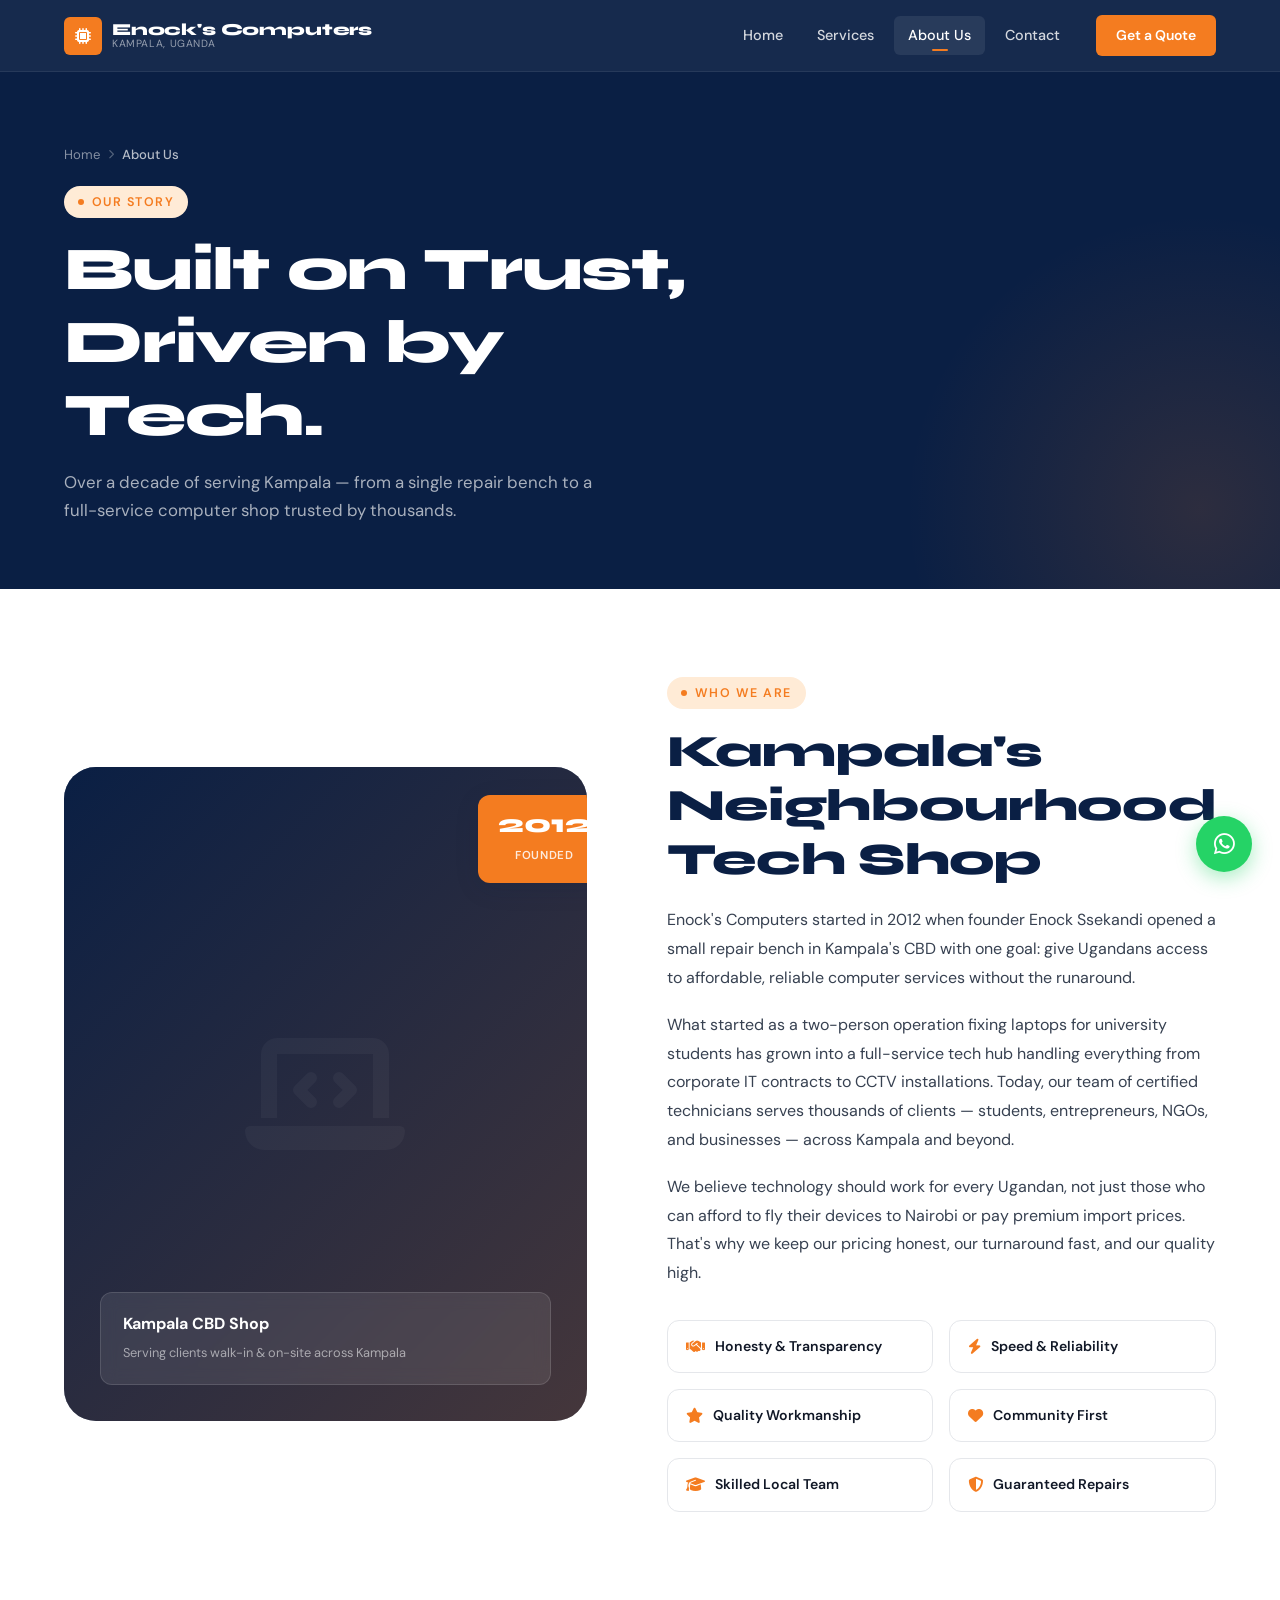
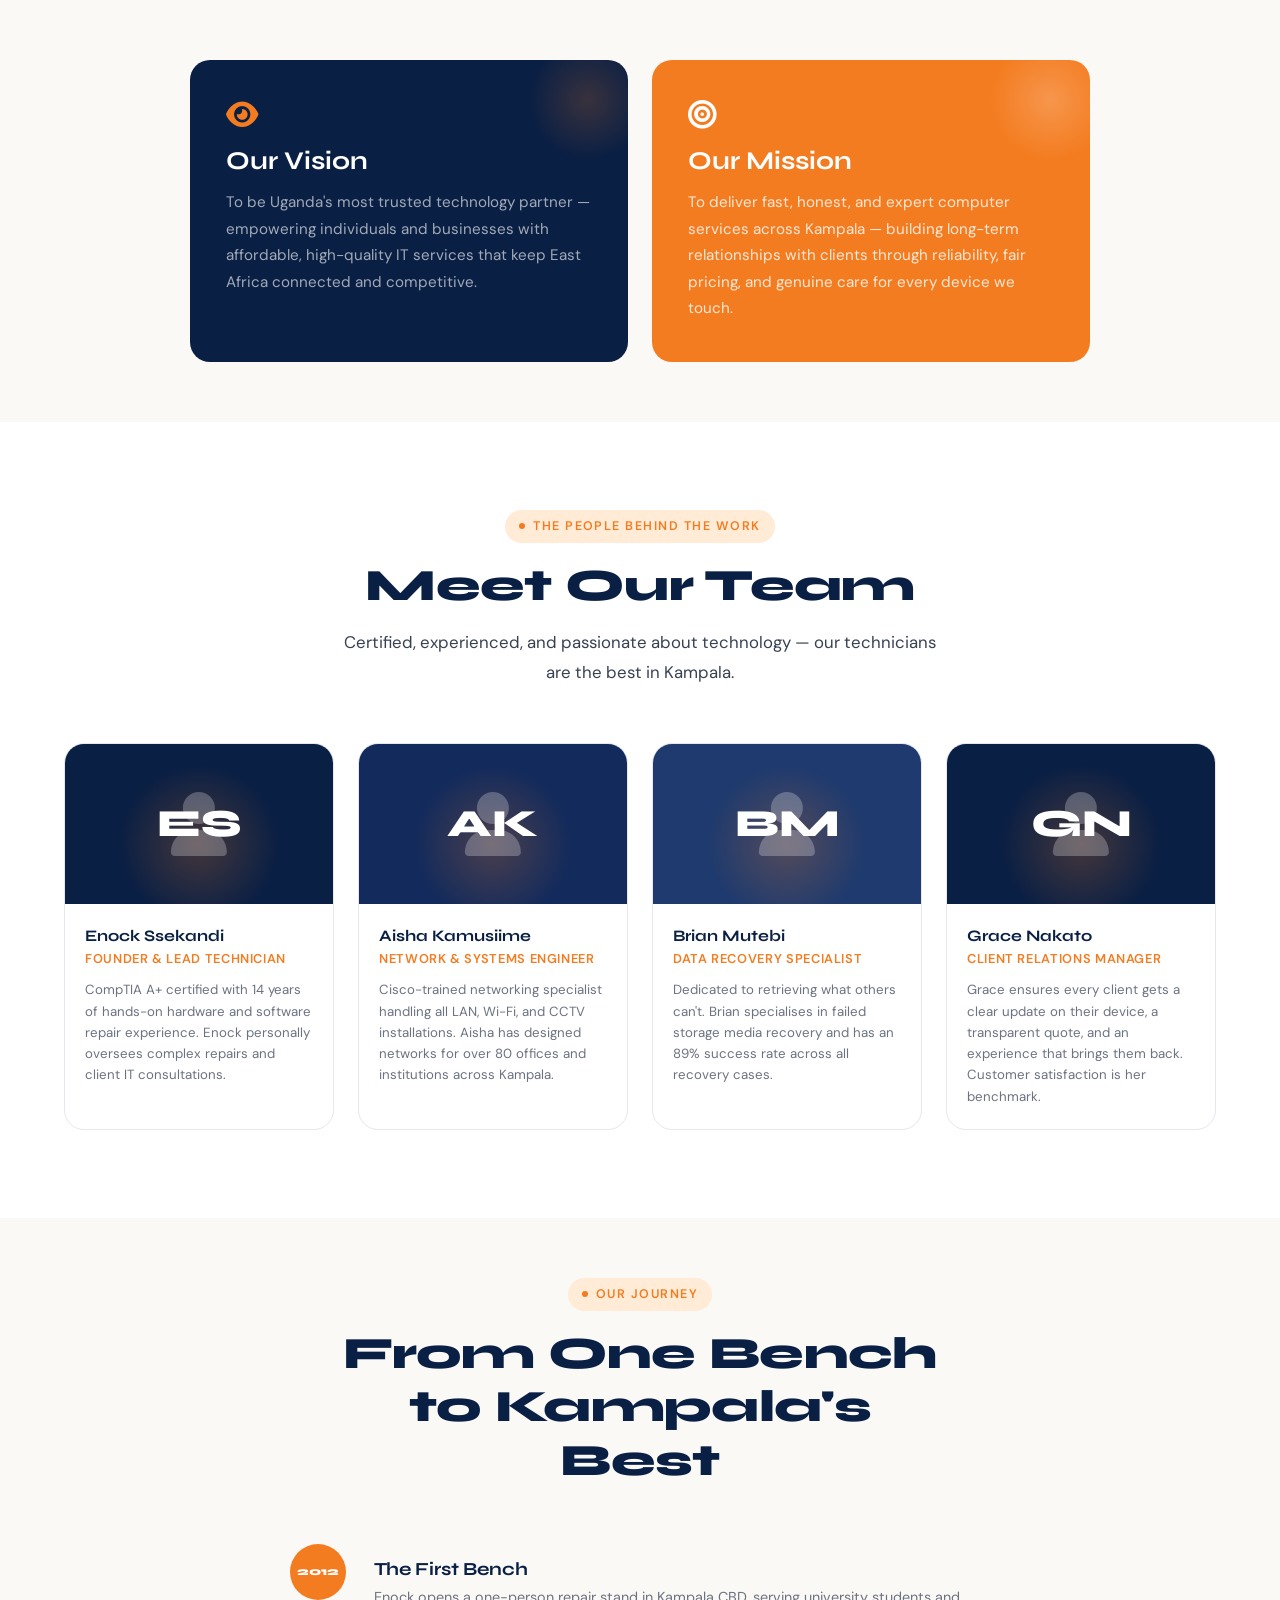
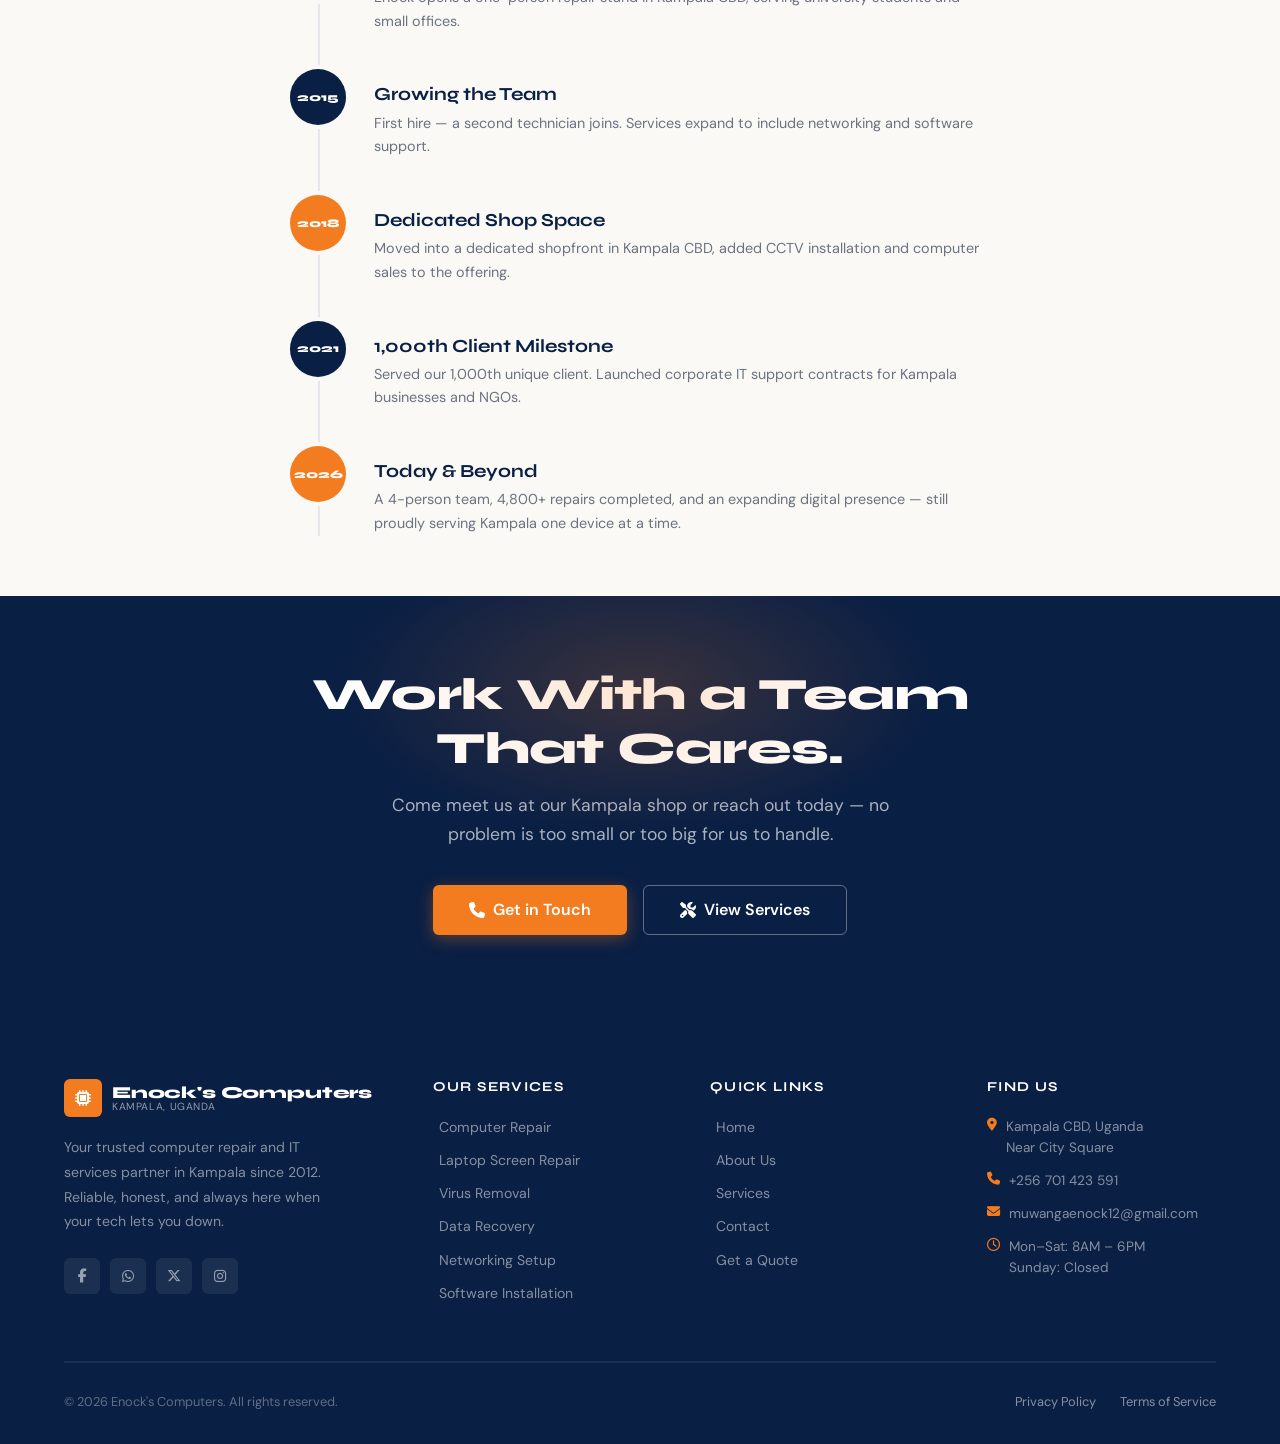
==== commit e32a9af9: "Update contact information in about.html" ====
--- a/about.html
+++ b/about.html
@@ -283,8 +283,8 @@
       <div class="footer-col footer-contact">
         <h5>Find Us</h5>
         <p><i class="fa-solid fa-location-dot"></i> Kampala CBD, Uganda<br>Near City Square</p>
-        <a href="tel:+256700000000"><i class="fa-solid fa-phone"></i> +256 700 000 000</a>
-        <a href="mailto:info@enockscomputers.ug"><i class="fa-solid fa-envelope"></i> info@enockscomputers.ug</a>
+        <a href="tel:+256701423591"><i class="fa-solid fa-phone"></i> +256 701 423 591</a>
+        <a href="mailto:info@enockscomputers.ug"><i class="fa-solid fa-envelope"></i> muwangaenock12@gmail.com</a>
         <p><i class="fa-regular fa-clock"></i> Mon–Sat: 8AM – 6PM<br>Sunday: Closed</p>
       </div>
     </div>
@@ -298,7 +298,7 @@
     </div>
   </footer>
 
-  <a href="https://wa.me/256700000000" class="whatsapp-float" target="_blank" rel="noopener" aria-label="Chat on WhatsApp">
+  <a href="https://wa.me/256701423591" class="whatsapp-float" target="_blank" rel="noopener" aria-label="Chat on WhatsApp">
     <i class="fa-brands fa-whatsapp"></i>
   </a>
 
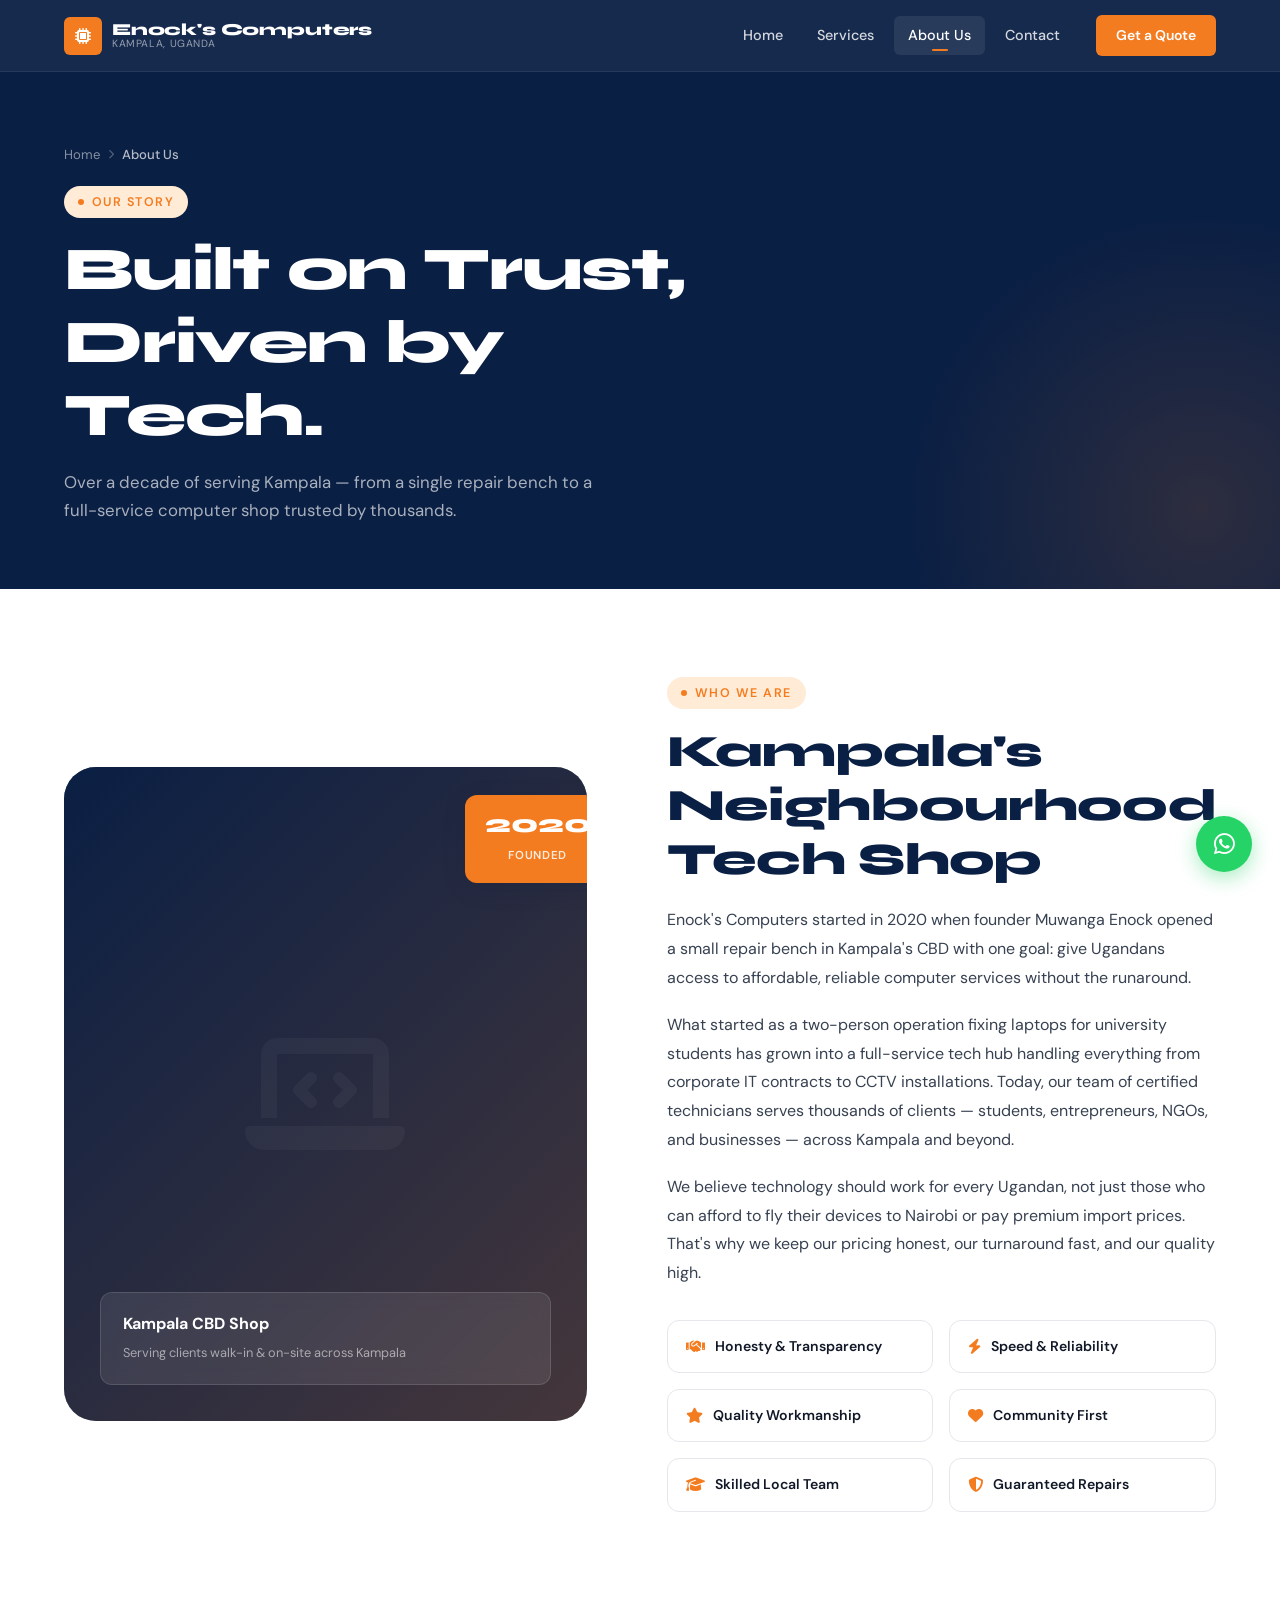
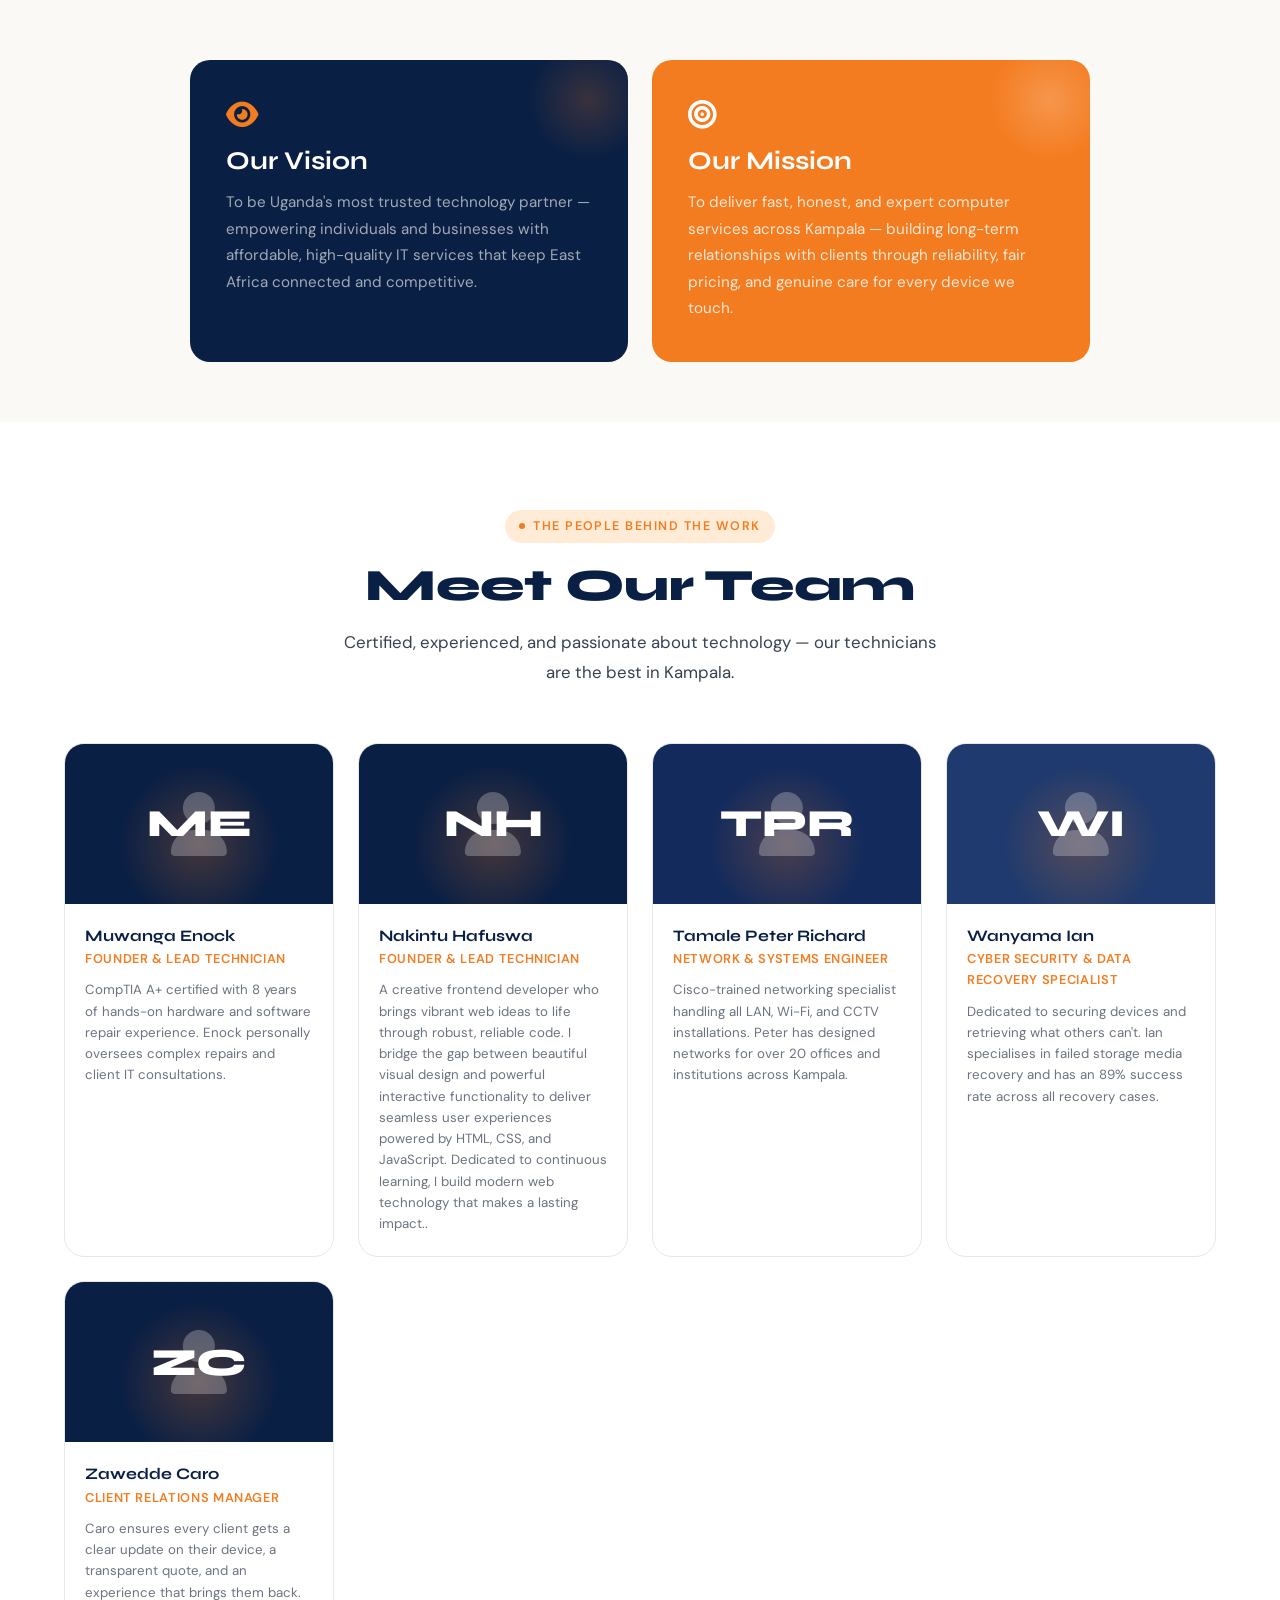
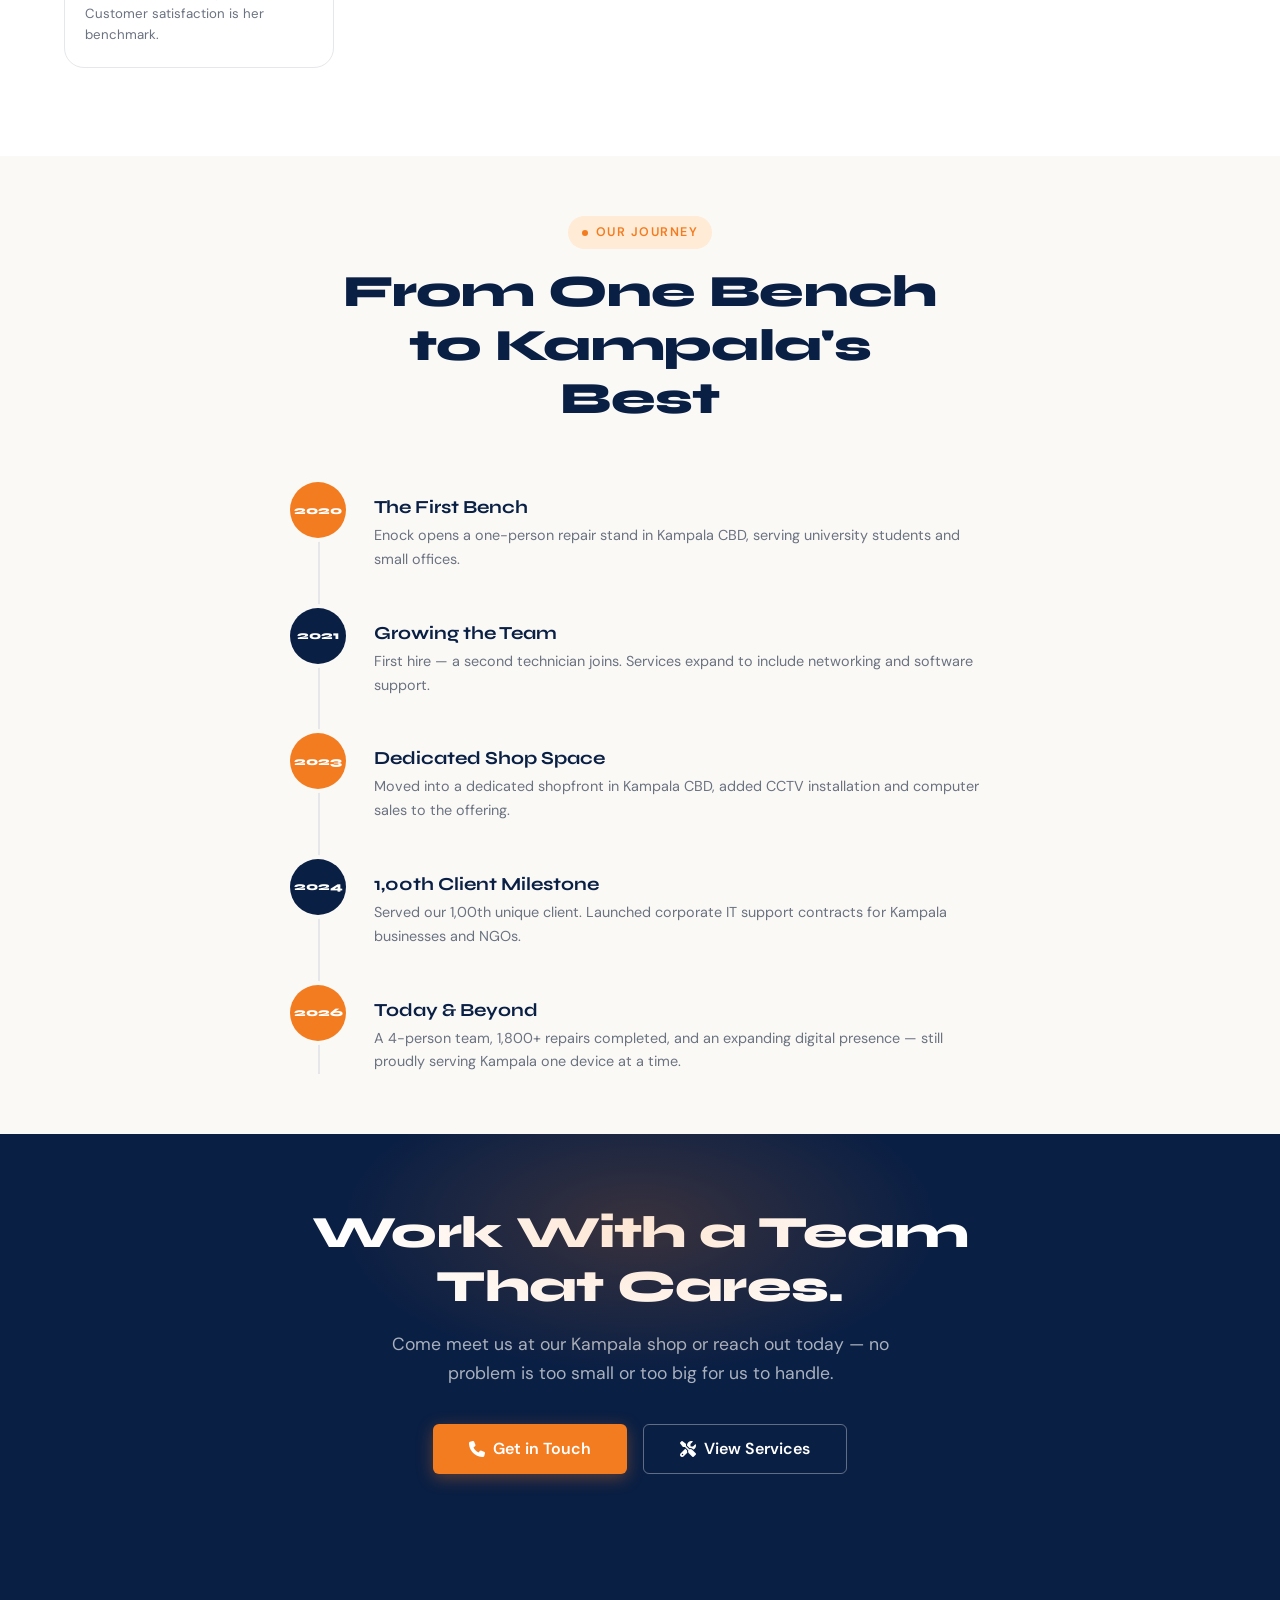
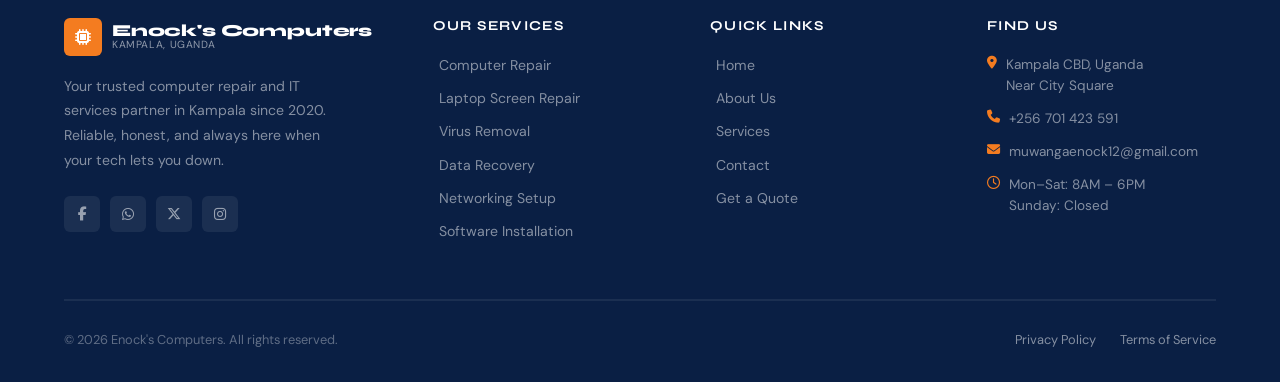
==== commit f21624e0: "Update about.html" ====
--- a/about.html
+++ b/about.html
@@ -3,8 +3,8 @@
 <head>
   <meta charset="UTF-8">
   <meta name="viewport" content="width=device-width, initial-scale=1.0">
-  <title>About Us — Enock's Computers Kampala</title>
-  <meta name="description" content="Learn the story behind Enock's Computers — Kampala's trusted computer repair shop since 2012, built on honest service and skilled Ugandan technicians.">
+  <title>Enock's Computers</title>
+  <meta name="description" content="Learn the story behind Enock's Computers — Kampala's trusted computer repair shop since 2020, built on honest service and skilled Ugandan technicians.">
   <link rel="stylesheet" href="enocks-style.css">
   <link rel="stylesheet" href="https://cdnjs.cloudflare.com/ajax/libs/font-awesome/6.5.0/css/all.min.css">
 </head>
@@ -60,7 +60,7 @@
         <div class="story-img-block">
           <i class="bg-icon fa-solid fa-laptop-code"></i>
           <div class="story-badge-float">
-            <strong>2012</strong>
+            <strong>2020</strong>
             <span>Founded</span>
           </div>
           <div class="story-caption">
@@ -74,7 +74,7 @@
       <div class="story-content fade-up">
         <div class="section-label">Who We Are</div>
         <h2>Kampala's Neighbourhood Tech Shop</h2>
-        <p>Enock's Computers started in 2012 when founder Enock Ssekandi opened a small repair bench in Kampala's CBD with one goal: give Ugandans access to affordable, reliable computer services without the runaround.</p>
+        <p>Enock's Computers started in 2020 when founder Muwanga Enock opened a small repair bench in Kampala's CBD with one goal: give Ugandans access to affordable, reliable computer services without the runaround.</p>
         <p>What started as a two-person operation fixing laptops for university students has grown into a full-service tech hub handling everything from corporate IT contracts to CCTV installations. Today, our team of certified technicians serves thousands of clients — students, entrepreneurs, NGOs, and businesses — across Kampala and beyond.</p>
         <p>We believe technology should work for every Ugandan, not just those who can afford to fly their devices to Nairobi or pay premium import prices. That's why we keep our pricing honest, our turnaround fast, and our quality high.</p>
         <div class="values-list">
@@ -118,45 +118,61 @@
       <div class="team-card fade-up">
         <div class="team-avatar">
           <i class="fa-solid fa-user"></i>
-          <div class="team-initials">ES</div>
-        </div>
-        <div class="team-info">
-          <h4>Enock Ssekandi</h4>
+          <div class="team-initials">ME</div>
+        </div>
+        <div class="team-info">
+          <h4>Muwanga Enock</h4>
           <span class="role">Founder &amp; Lead Technician</span>
-          <p>CompTIA A+ certified with 14 years of hands-on hardware and software repair experience. Enock personally oversees complex repairs and client IT consultations.</p>
-        </div>
-      </div>
+          <p>CompTIA A+ certified with 8 years of hands-on hardware and software repair experience. Enock personally oversees complex repairs and client IT consultations.</p>
+        </div>
+      </div>
+      
+
+      <div class="team-card fade-up">
+        <div class="team-avatar">
+          <i class="fa-solid fa-user"></i>
+          <div class="team-initials">NH</div>
+        </div>
+        <div class="team-info">
+          <h4>Nakintu Hafuswa</h4>
+          <span class="role">Founder &amp; Lead Technician</span>
+          <p>A creative frontend developer who brings vibrant web ideas to life through robust, reliable code. I bridge the gap between beautiful visual design and powerful interactive functionality to deliver seamless user experiences powered by HTML, CSS, and JavaScript. Dedicated to continuous learning, I build modern web technology that makes a lasting impact..</p>
+        </div>
+      </div>
+      
+
+      
       <div class="team-card fade-up">
         <div class="team-avatar" style="background: #122a5c;">
           <i class="fa-solid fa-user"></i>
-          <div class="team-initials">AK</div>
-        </div>
-        <div class="team-info">
-          <h4>Aisha Kamusiime</h4>
+          <div class="team-initials">TPR</div>
+        </div>
+        <div class="team-info">
+          <h4>Tamale Peter Richard</h4>
           <span class="role">Network &amp; Systems Engineer</span>
-          <p>Cisco-trained networking specialist handling all LAN, Wi-Fi, and CCTV installations. Aisha has designed networks for over 80 offices and institutions across Kampala.</p>
+          <p>Cisco-trained networking specialist handling all LAN, Wi-Fi, and CCTV installations. Peter has designed networks for over 20 offices and institutions across Kampala.</p>
         </div>
       </div>
       <div class="team-card fade-up">
         <div class="team-avatar" style="background: #1e3a6e;">
           <i class="fa-solid fa-user"></i>
-          <div class="team-initials">BM</div>
-        </div>
-        <div class="team-info">
-          <h4>Brian Mutebi</h4>
-          <span class="role">Data Recovery Specialist</span>
-          <p>Dedicated to retrieving what others can't. Brian specialises in failed storage media recovery and has an 89% success rate across all recovery cases.</p>
+          <div class="team-initials">WI</div>
+        </div>
+        <div class="team-info">
+          <h4>Wanyama Ian</h4>
+          <span class="role">Cyber security & Data Recovery Specialist</span>
+          <p>Dedicated to securing devices and retrieving what others can't. Ian specialises in failed storage media recovery and has an 89% success rate across all recovery cases.</p>
         </div>
       </div>
       <div class="team-card fade-up">
         <div class="team-avatar" style="background: #0a1f44;">
           <i class="fa-solid fa-user"></i>
-          <div class="team-initials">GN</div>
-        </div>
-        <div class="team-info">
-          <h4>Grace Nakato</h4>
+          <div class="team-initials">ZC</div>
+        </div>
+        <div class="team-info">
+          <h4>Zawedde Caro</h4>
           <span class="role">Client Relations Manager</span>
-          <p>Grace ensures every client gets a clear update on their device, a transparent quote, and an experience that brings them back. Customer satisfaction is her benchmark.</p>
+          <p>Caro ensures every client gets a clear update on their device, a transparent quote, and an experience that brings them back. Customer satisfaction is her benchmark.</p>
         </div>
       </div>
     </div>
@@ -174,31 +190,11 @@
 
         <div style="display:flex; gap: 28px; align-items:flex-start; padding-bottom: 36px; position:relative;">
           <div style="width:56px; height:56px; background:var(--orange); border-radius:50%; display:grid; place-items:center; flex-shrink:0; position:relative; z-index:1; box-shadow: 0 0 0 4px var(--cream);">
-            <span style="font-family:var(--font-head); font-size:0.72rem; font-weight:800; color:white;">2012</span>
+            <span style="font-family:var(--font-head); font-size:0.72rem; font-weight:800; color:white;">2020</span>
           </div>
           <div style="padding-top:14px;">
             <h4 style="margin-bottom:6px;">The First Bench</h4>
             <p style="font-size:0.9rem; color:var(--ink-soft);">Enock opens a one-person repair stand in Kampala CBD, serving university students and small offices.</p>
-          </div>
-        </div>
-
-        <div style="display:flex; gap: 28px; align-items:flex-start; padding-bottom: 36px; position:relative;">
-          <div style="width:56px; height:56px; background:var(--navy); border-radius:50%; display:grid; place-items:center; flex-shrink:0; position:relative; z-index:1; box-shadow: 0 0 0 4px var(--cream);">
-            <span style="font-family:var(--font-head); font-size:0.72rem; font-weight:800; color:white;">2015</span>
-          </div>
-          <div style="padding-top:14px;">
-            <h4 style="margin-bottom:6px;">Growing the Team</h4>
-            <p style="font-size:0.9rem; color:var(--ink-soft);">First hire — a second technician joins. Services expand to include networking and software support.</p>
-          </div>
-        </div>
-
-        <div style="display:flex; gap: 28px; align-items:flex-start; padding-bottom: 36px; position:relative;">
-          <div style="width:56px; height:56px; background:var(--orange); border-radius:50%; display:grid; place-items:center; flex-shrink:0; position:relative; z-index:1; box-shadow: 0 0 0 4px var(--cream);">
-            <span style="font-family:var(--font-head); font-size:0.72rem; font-weight:800; color:white;">2018</span>
-          </div>
-          <div style="padding-top:14px;">
-            <h4 style="margin-bottom:6px;">Dedicated Shop Space</h4>
-            <p style="font-size:0.9rem; color:var(--ink-soft);">Moved into a dedicated shopfront in Kampala CBD, added CCTV installation and computer sales to the offering.</p>
           </div>
         </div>
 
@@ -207,8 +203,28 @@
             <span style="font-family:var(--font-head); font-size:0.72rem; font-weight:800; color:white;">2021</span>
           </div>
           <div style="padding-top:14px;">
-            <h4 style="margin-bottom:6px;">1,000th Client Milestone</h4>
-            <p style="font-size:0.9rem; color:var(--ink-soft);">Served our 1,000th unique client. Launched corporate IT support contracts for Kampala businesses and NGOs.</p>
+            <h4 style="margin-bottom:6px;">Growing the Team</h4>
+            <p style="font-size:0.9rem; color:var(--ink-soft);">First hire — a second technician joins. Services expand to include networking and software support.</p>
+          </div>
+        </div>
+
+        <div style="display:flex; gap: 28px; align-items:flex-start; padding-bottom: 36px; position:relative;">
+          <div style="width:56px; height:56px; background:var(--orange); border-radius:50%; display:grid; place-items:center; flex-shrink:0; position:relative; z-index:1; box-shadow: 0 0 0 4px var(--cream);">
+            <span style="font-family:var(--font-head); font-size:0.72rem; font-weight:800; color:white;">2023</span>
+          </div>
+          <div style="padding-top:14px;">
+            <h4 style="margin-bottom:6px;">Dedicated Shop Space</h4>
+            <p style="font-size:0.9rem; color:var(--ink-soft);">Moved into a dedicated shopfront in Kampala CBD, added CCTV installation and computer sales to the offering.</p>
+          </div>
+        </div>
+
+        <div style="display:flex; gap: 28px; align-items:flex-start; padding-bottom: 36px; position:relative;">
+          <div style="width:56px; height:56px; background:var(--navy); border-radius:50%; display:grid; place-items:center; flex-shrink:0; position:relative; z-index:1; box-shadow: 0 0 0 4px var(--cream);">
+            <span style="font-family:var(--font-head); font-size:0.72rem; font-weight:800; color:white;">2024</span>
+          </div>
+          <div style="padding-top:14px;">
+            <h4 style="margin-bottom:6px;">1,00th Client Milestone</h4>
+            <p style="font-size:0.9rem; color:var(--ink-soft);">Served our 1,00th unique client. Launched corporate IT support contracts for Kampala businesses and NGOs.</p>
           </div>
         </div>
 
@@ -218,7 +234,7 @@
           </div>
           <div style="padding-top:14px;">
             <h4 style="margin-bottom:6px;">Today &amp; Beyond</h4>
-            <p style="font-size:0.9rem; color:var(--ink-soft);">A 4-person team, 4,800+ repairs completed, and an expanding digital presence — still proudly serving Kampala one device at a time.</p>
+            <p style="font-size:0.9rem; color:var(--ink-soft);">A 4-person team, 1,800+ repairs completed, and an expanding digital presence — still proudly serving Kampala one device at a time.</p>
           </div>
         </div>
 
@@ -251,7 +267,7 @@
             <span>Kampala, Uganda</span>
           </div>
         </a>
-        <p>Your trusted computer repair and IT services partner in Kampala since 2012. Reliable, honest, and always here when your tech lets you down.</p>
+        <p>Your trusted computer repair and IT services partner in Kampala since 2020. Reliable, honest, and always here when your tech lets you down.</p>
         <div class="social-links">
           <a href="#" class="social-link" aria-label="Facebook"><i class="fa-brands fa-facebook-f"></i></a>
           <a href="#" class="social-link" aria-label="WhatsApp"><i class="fa-brands fa-whatsapp"></i></a>
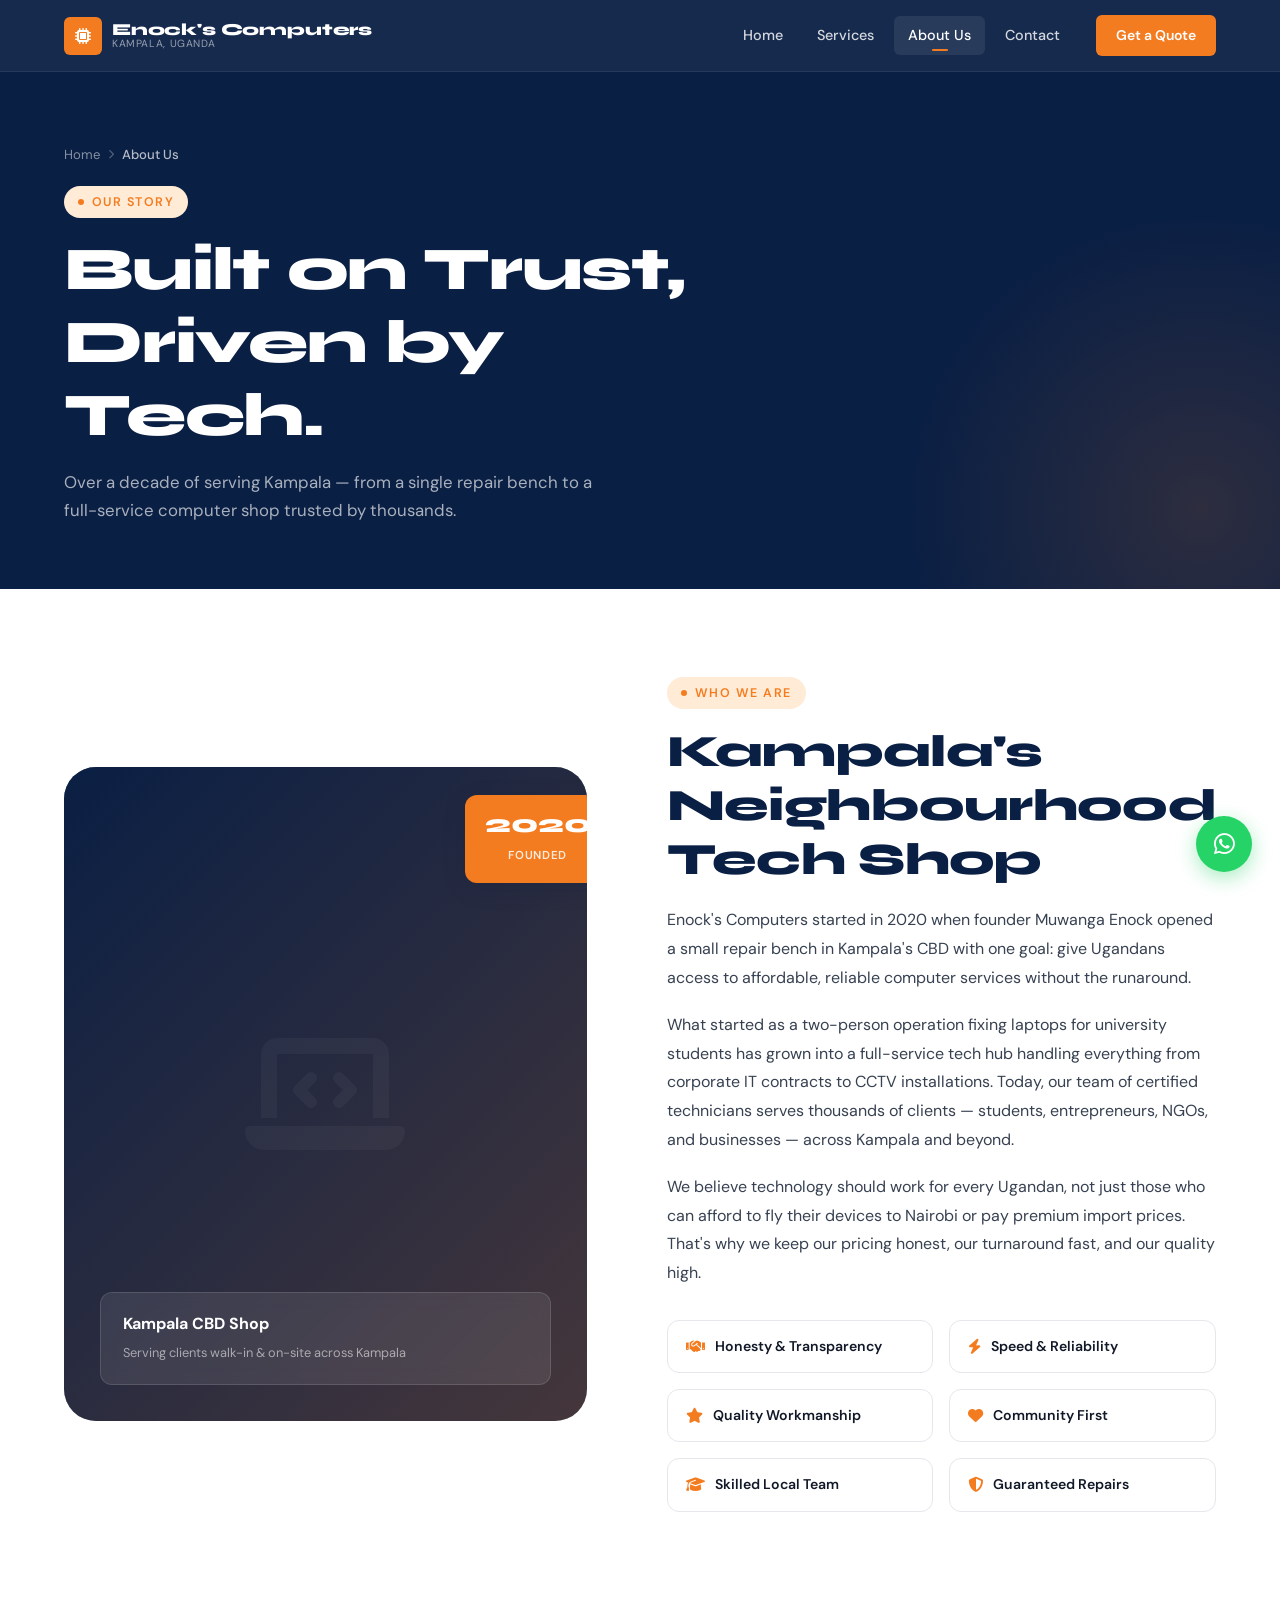
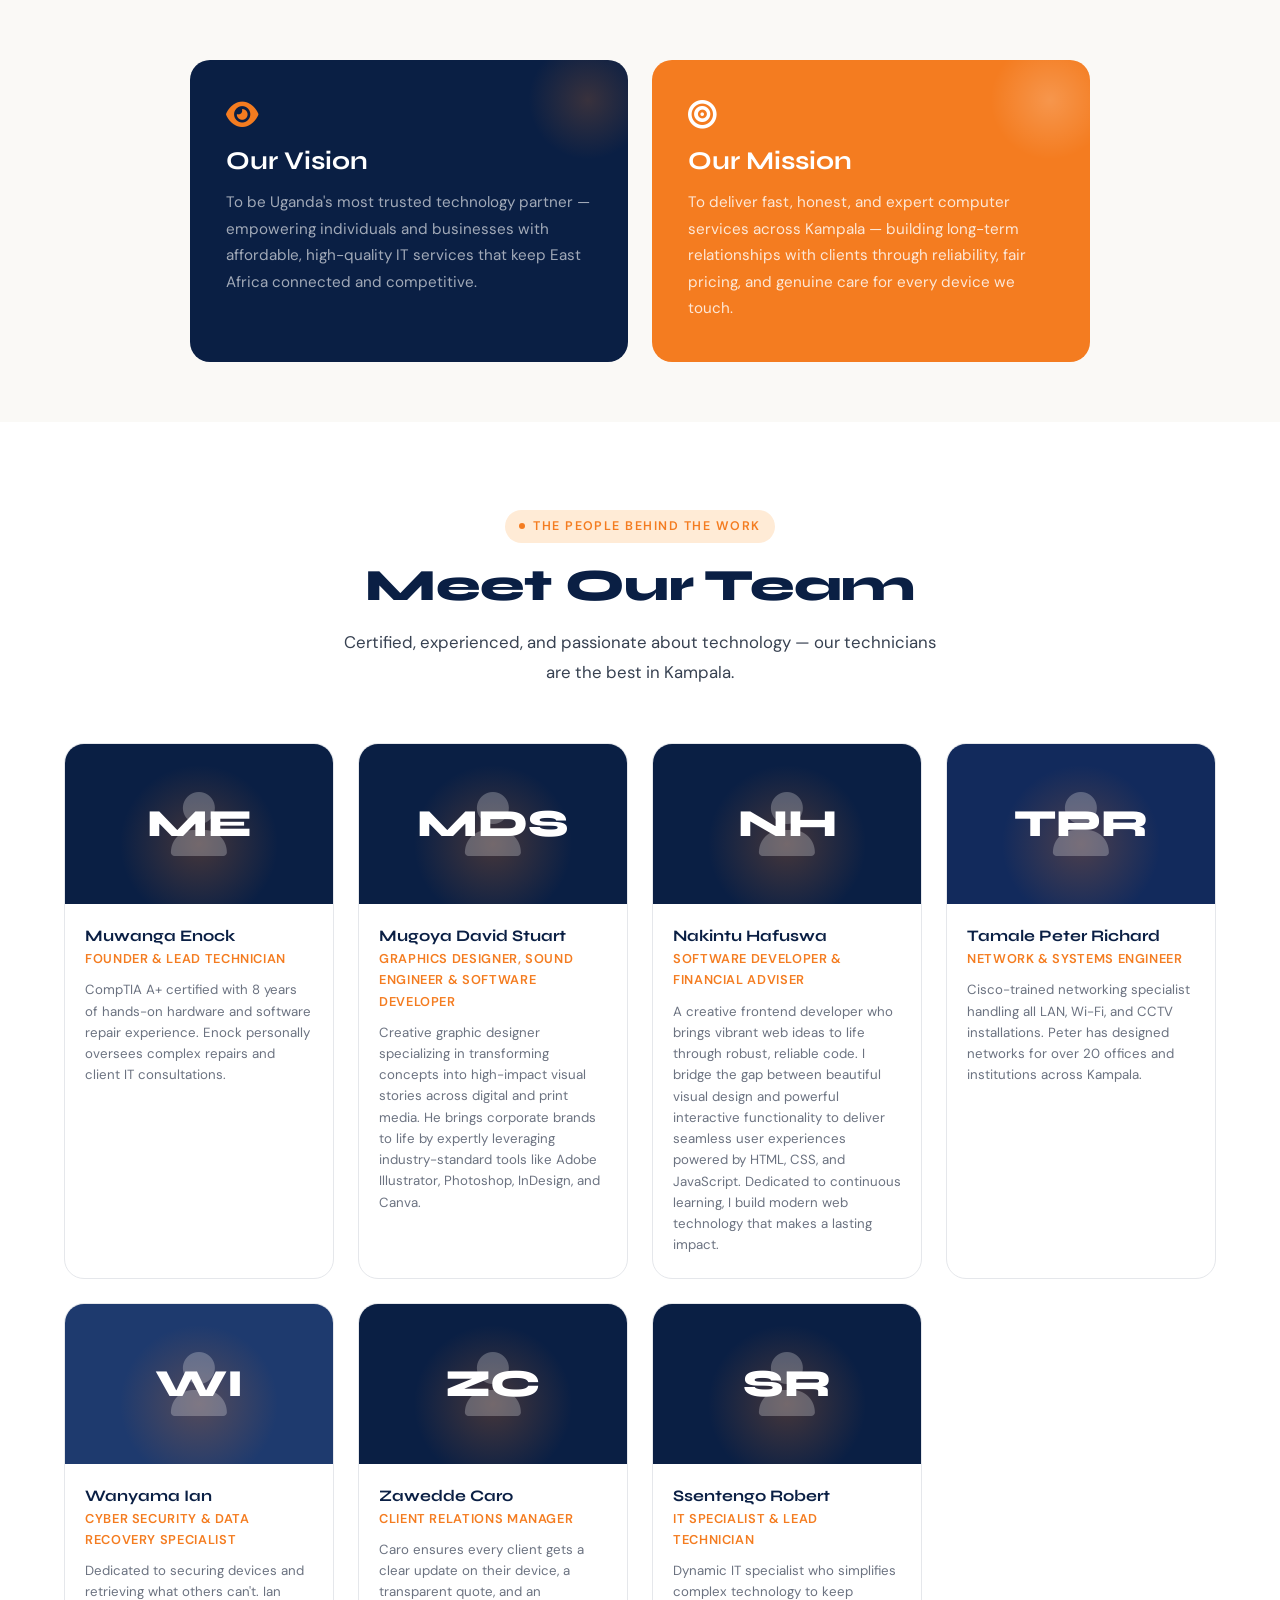
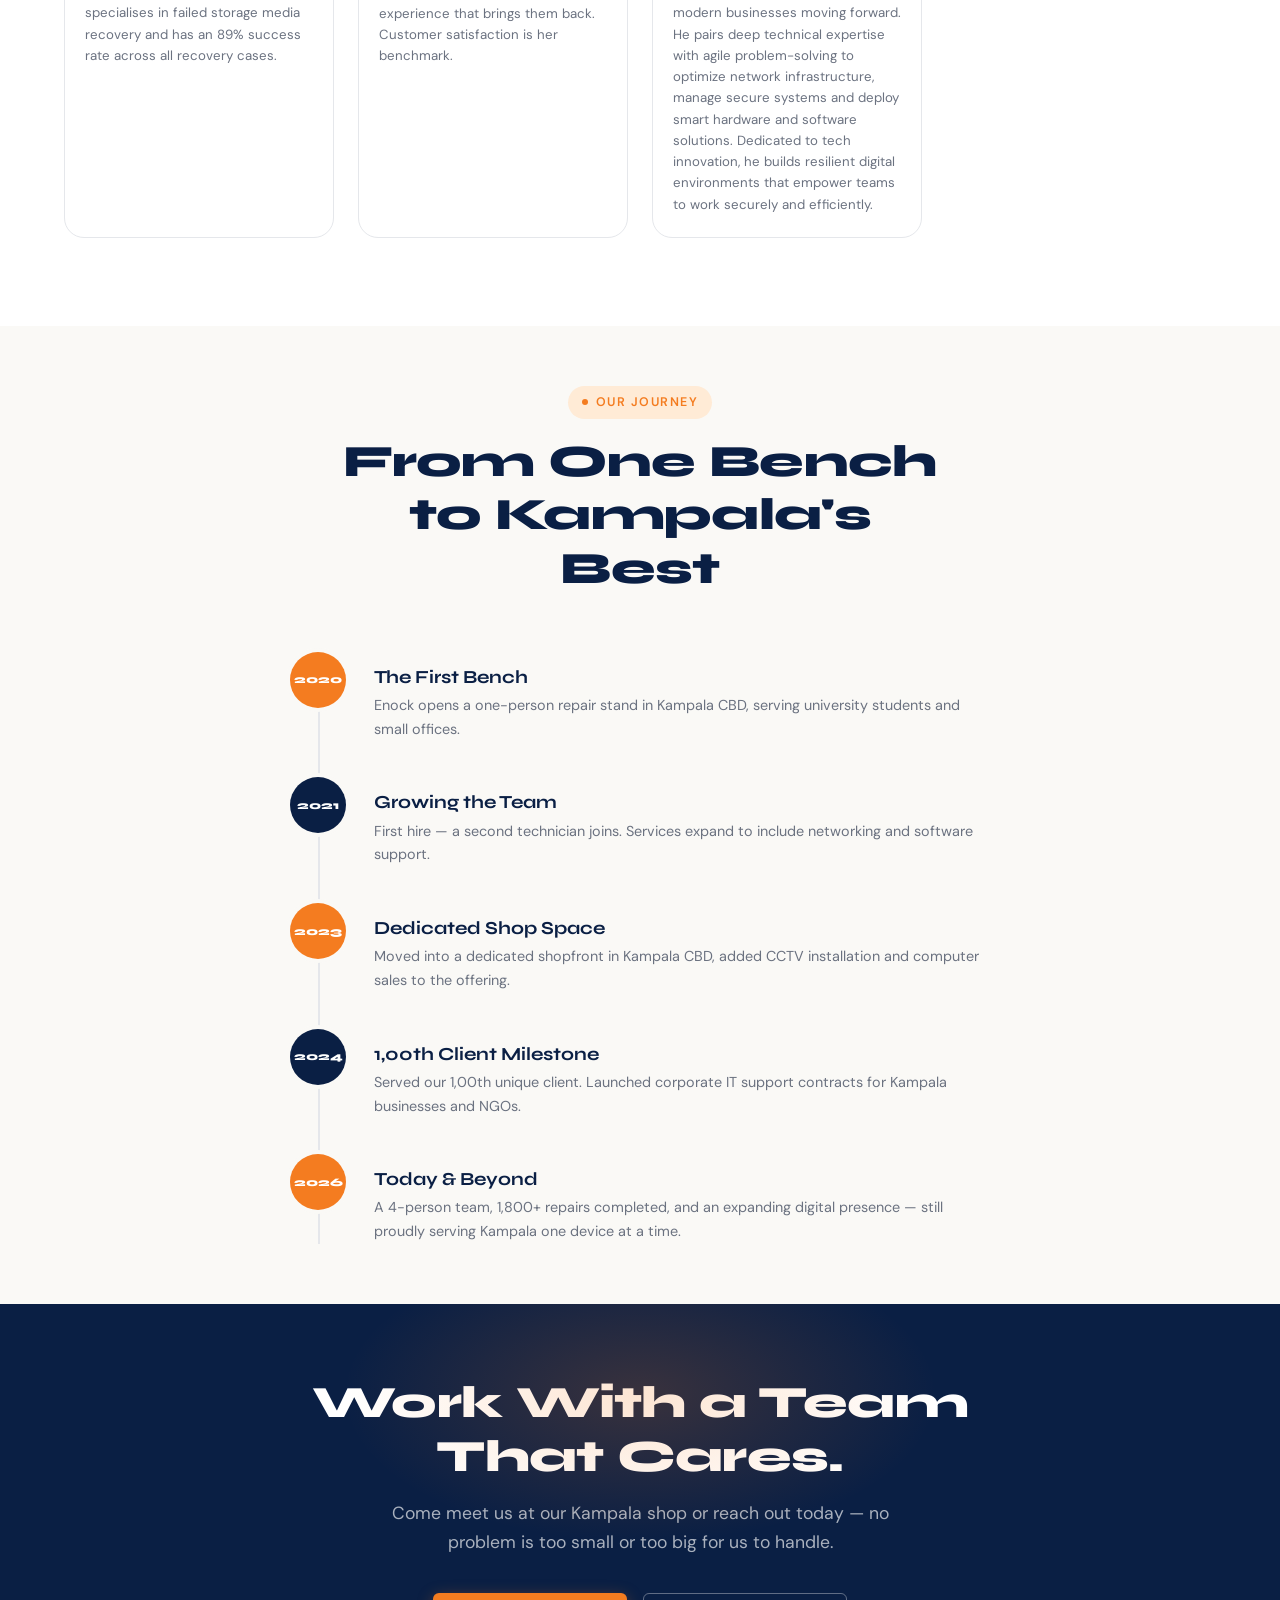
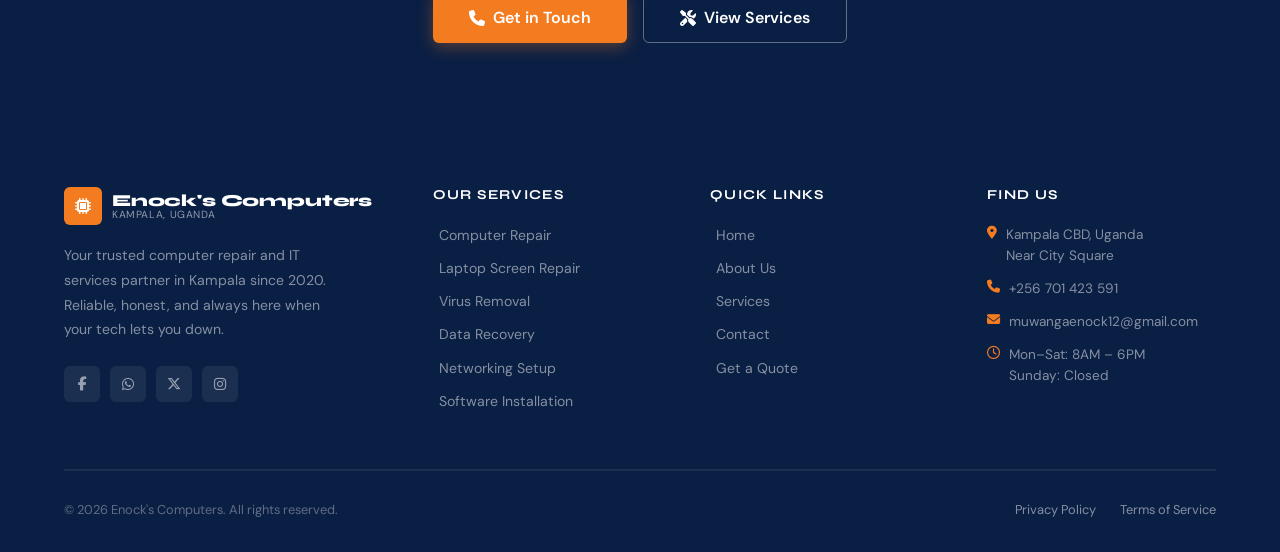
==== commit 6cd3a822: "Update about.html" ====
--- a/about.html
+++ b/about.html
@@ -126,6 +126,18 @@
           <p>CompTIA A+ certified with 8 years of hands-on hardware and software repair experience. Enock personally oversees complex repairs and client IT consultations.</p>
         </div>
       </div>
+
+      <div class="team-card fade-up">
+        <div class="team-avatar">
+          <i class="fa-solid fa-user"></i>
+          <div class="team-initials">MDS</div>
+        </div>
+        <div class="team-info">
+          <h4>Mugoya David Stuart</h4>
+          <span class="role">Graphics designer, sound engineer &amp; software developer</span>
+          <p>Creative graphic designer specializing in transforming concepts into high-impact visual stories across digital and print media. He brings corporate brands to life by expertly leveraging industry-standard tools like Adobe Illustrator, Photoshop, InDesign, and Canva.</p>
+        </div>
+      </div>
       
 
       <div class="team-card fade-up">
@@ -135,8 +147,8 @@
         </div>
         <div class="team-info">
           <h4>Nakintu Hafuswa</h4>
-          <span class="role">Founder &amp; Lead Technician</span>
-          <p>A creative frontend developer who brings vibrant web ideas to life through robust, reliable code. I bridge the gap between beautiful visual design and powerful interactive functionality to deliver seamless user experiences powered by HTML, CSS, and JavaScript. Dedicated to continuous learning, I build modern web technology that makes a lasting impact..</p>
+          <span class="role">Software developer &amp; financial adviser</span>
+          <p>A creative frontend developer who brings vibrant web ideas to life through robust, reliable code. I bridge the gap between beautiful visual design and powerful interactive functionality to deliver seamless user experiences powered by HTML, CSS, and JavaScript. Dedicated to continuous learning, I build modern web technology that makes a lasting impact.</p>
         </div>
       </div>
       
@@ -175,6 +187,19 @@
           <p>Caro ensures every client gets a clear update on their device, a transparent quote, and an experience that brings them back. Customer satisfaction is her benchmark.</p>
         </div>
       </div>
+
+      <div class="team-card fade-up">
+        <div class="team-avatar">
+          <i class="fa-solid fa-user"></i>
+          <div class="team-initials">SR</div>
+        </div>
+        <div class="team-info">
+          <h4>Ssentengo Robert</h4>
+          <span class="role">IT Specialist &amp; Lead Technician</span>
+          <p>Dynamic IT specialist who simplifies complex technology to keep modern businesses moving forward. He pairs deep technical expertise with agile problem-solving to optimize network infrastructure, manage secure systems and deploy smart hardware and software solutions. Dedicated to tech innovation, he builds resilient digital environments that empower teams to work securely and efficiently.</p>
+        </div>
+      </div>
+      
     </div>
   </section>
 
